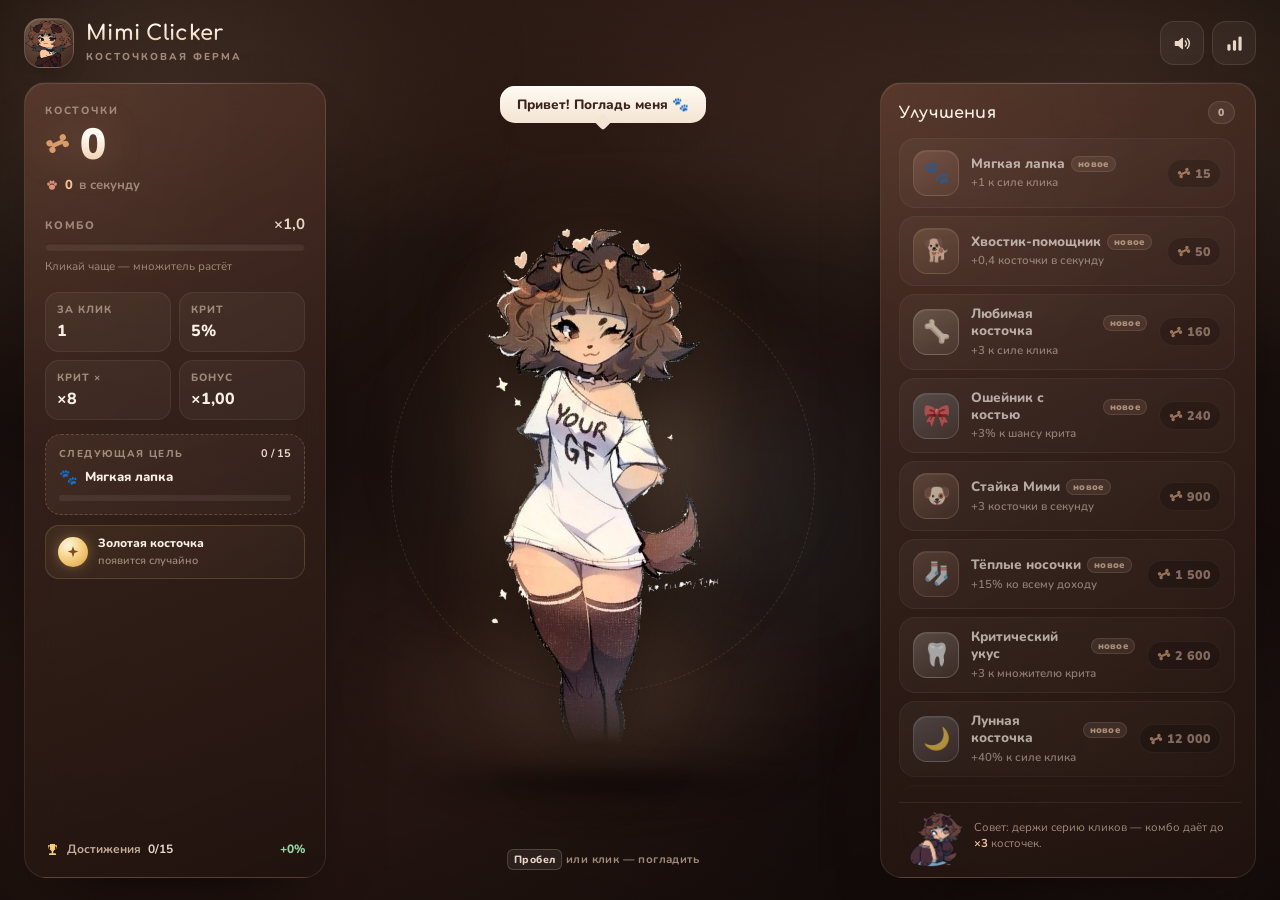
==== index.html @ 70f41875 "Add files via upload" ====
<!DOCTYPE html>
<html lang="ru">
<head>
<meta charset="utf-8">
<meta name="viewport" content="width=device-width, initial-scale=1, viewport-fit=cover">
<title>Mimi Clicker — косточковая ферма</title>
<meta name="description" content="Милый кликер про Мими: гладь её, собирай косточки и открывай улучшения.">
<meta name="theme-color" content="#1a100d">
<meta name="color-scheme" content="dark">
<link rel="icon" href="assets/favicon.png" type="image/png">
<link rel="preload" as="image" href="assets/mimi-hero.webp">
<link rel="stylesheet" href="fonts.css">
<link rel="stylesheet" href="style.css">
</head>
<body>

<div class="bg" aria-hidden="true">
  <span class="bg__blob bg__blob--1"></span>
  <span class="bg__blob bg__blob--2"></span>
  <span class="bg__blob bg__blob--3"></span>
  <span class="bg__vignette"></span>
  <span class="bg__grain"></span>
</div>

<svg class="sprite" aria-hidden="true" focusable="false" width="0" height="0">
  <symbol id="i-bone" viewBox="0 0 24 24">
    <g transform="rotate(-24 12 12)" fill="currentColor">
      <rect x="5.6" y="10" width="12.8" height="4" rx="2"/>
      <circle cx="5.1" cy="8.6" r="3"/><circle cx="5.1" cy="15.4" r="3"/>
      <circle cx="18.9" cy="8.6" r="3"/><circle cx="18.9" cy="15.4" r="3"/>
    </g>
  </symbol>
  <symbol id="i-paw" viewBox="0 0 24 24">
    <g fill="currentColor">
      <ellipse cx="12" cy="15.6" rx="5.3" ry="4.4"/>
      <ellipse cx="6.1" cy="10.6" rx="2.25" ry="2.9" transform="rotate(-20 6.1 10.6)"/>
      <ellipse cx="9.9" cy="7.2" rx="2.15" ry="2.9" transform="rotate(-8 9.9 7.2)"/>
      <ellipse cx="14.1" cy="7.2" rx="2.15" ry="2.9" transform="rotate(8 14.1 7.2)"/>
      <ellipse cx="17.9" cy="10.6" rx="2.25" ry="2.9" transform="rotate(20 17.9 10.6)"/>
    </g>
  </symbol>
  <symbol id="i-heart" viewBox="0 0 24 24">
    <path fill="currentColor" d="M12 21s-7.2-4.6-9.3-8.6A5.4 5.4 0 0 1 12 6.4a5.4 5.4 0 0 1 9.3 6C19.2 16.4 12 21 12 21Z"/>
  </symbol>
  <symbol id="i-spark" viewBox="0 0 24 24">
    <path fill="currentColor" d="M12 2.2 14.3 9l6.8 2.3-6.8 2.3L12 21.4l-2.3-7.8L2.9 11.3 9.7 9 12 2.2Z"/>
  </symbol>
  <symbol id="i-volume" viewBox="0 0 24 24">
    <path fill="currentColor" d="M11.2 4.9 6.8 8.7H3.6c-.8 0-1.4.6-1.4 1.4v3.8c0 .8.6 1.4 1.4 1.4h3.2l4.4 3.8c.6.5 1.4.1 1.4-.7V5.6c0-.8-.8-1.2-1.4-.7Z"/>
    <path fill="none" stroke="currentColor" stroke-width="1.8" stroke-linecap="round" d="M15.6 8.7a4.7 4.7 0 0 1 0 6.6M18.2 6.1a8.4 8.4 0 0 1 0 11.8"/>
  </symbol>
  <symbol id="i-muted" viewBox="0 0 24 24">
    <path fill="currentColor" d="M11.2 4.9 6.8 8.7H3.6c-.8 0-1.4.6-1.4 1.4v3.8c0 .8.6 1.4 1.4 1.4h3.2l4.4 3.8c.6.5 1.4.1 1.4-.7V5.6c0-.8-.8-1.2-1.4-.7Z"/>
    <path fill="none" stroke="currentColor" stroke-width="1.8" stroke-linecap="round" d="m16.2 9.4 4.6 5.2M20.8 9.4l-4.6 5.2"/>
  </symbol>
  <symbol id="i-chart" viewBox="0 0 24 24">
    <g fill="currentColor">
      <rect x="3" y="13" width="4" height="8" rx="1.6"/><rect x="10" y="8" width="4" height="13" rx="1.6"/><rect x="17" y="3" width="4" height="18" rx="1.6"/>
    </g>
  </symbol>
  <symbol id="i-trophy" viewBox="0 0 24 24">
    <path fill="currentColor" d="M8 3h8v2.2h3.2v2.4c0 2.6-1.9 4.7-4.4 5.1a5.6 5.6 0 0 1-1.6 2.4V18h3.4c.6 0 1 .4 1 1v1.6H6.4V19c0-.6.4-1 1-1H10.8v-2.9a5.6 5.6 0 0 1-1.7-2.4C6.7 12.3 4.8 10.2 4.8 7.6V5.2H8V3Zm8 4.2v4.7c1.3-.4 2.2-1.6 2.2-3V7.2H16ZM8 7.2H5.8v1.7c0 1.4.9 2.6 2.2 3V7.2Z"/>
  </symbol>
  <symbol id="i-close" viewBox="0 0 24 24">
    <path fill="none" stroke="currentColor" stroke-width="2" stroke-linecap="round" d="M6 6l12 12M18 6 6 18"/>
  </symbol>
  <symbol id="i-bolt" viewBox="0 0 24 24">
    <path fill="currentColor" d="M13.6 2 5 13.4h5.2L9.4 22 19 10.2h-5.6L13.6 2Z"/>
  </symbol>
  <symbol id="i-moon" viewBox="0 0 24 24">
    <path fill="currentColor" d="M20.5 14.7A8.6 8.6 0 0 1 9.3 3.5a8.8 8.8 0 1 0 11.2 11.2Z"/>
  </symbol>
</svg>

<div class="app">

  <header class="topbar">
    <div class="brand">
      <span class="brand__badge">
        <img src="assets/mimi-bust.webp" alt="" width="96" height="96" decoding="async">
      </span>
      <div class="brand__text">
        <h1>Mimi Clicker</h1>
        <p>косточковая ферма</p>
      </div>
    </div>

    <div class="topbar__actions">
      <button class="icon-btn" id="btn-sound" type="button" aria-pressed="true" aria-label="Звук: включён" title="Звук">
        <svg class="icon" id="icon-sound"><use href="#i-volume"/></svg>
      </button>
      <button class="icon-btn" id="btn-stats" type="button" aria-label="Статистика и достижения" title="Статистика">
        <svg class="icon"><use href="#i-chart"/></svg>
      </button>
    </div>
  </header>

  <main class="layout">

    <section class="panel stats" aria-label="Статистика">
      <div class="score">
        <span class="score__label">Косточки</span>
        <div class="score__value">
          <svg class="icon score__icon"><use href="#i-bone"/></svg>
          <span id="score" aria-live="off">0</span>
        </div>
        <div class="score__rate">
          <svg class="icon"><use href="#i-paw"/></svg>
          <span id="rate">0</span><span class="score__rate-unit">в секунду</span>
        </div>
      </div>

      <div class="combo" id="combo-box">
        <div class="combo__head">
          <span>Комбо</span>
          <b id="combo-mult">x1,0</b>
        </div>
        <div class="combo__bar"><i id="combo-fill"></i></div>
        <p class="combo__hint">Кликай чаще — множитель растёт</p>
      </div>

      <div class="minis">
        <div class="mini"><span>За клик</span><b id="per-click">1</b></div>
        <div class="mini"><span>Крит</span><b id="crit-chance">5%</b></div>
        <div class="mini"><span>Крит ×</span><b id="crit-mult">8</b></div>
        <div class="mini"><span>Бонус</span><b id="multiplier">x1</b></div>
      </div>

      <div class="goal" id="goal">
        <div class="goal__head">
          <span>Следующая цель</span>
          <b id="goal-progress">0 / 15</b>
        </div>
        <div class="goal__name">
          <span class="goal__icon" id="goal-icon" aria-hidden="true">🐾</span>
          <span id="goal-name">Мягкая лапка</span>
        </div>
        <div class="goal__bar"><i id="goal-fill"></i></div>
      </div>

      <div class="bonus-note" id="bonus-note">
        <span class="bonus-note__orb" aria-hidden="true">
          <svg class="icon"><use href="#i-spark"/></svg>
        </span>
        <div class="bonus-note__text">
          <b>Золотая косточка</b>
          <span id="bonus-state">появится случайно</span>
        </div>
      </div>

      <div class="frenzy" id="frenzy" hidden>
        <svg class="icon"><use href="#i-bolt"/></svg>
        <span>Безумие ×7</span>
        <b id="frenzy-time">15с</b>
      </div>

      <div class="ach-progress">
        <svg class="icon"><use href="#i-trophy"/></svg>
        <span>Достижения</span>
        <b id="ach-count">0/15</b>
        <em id="ach-bonus">+0%</em>
      </div>
    </section>

    <section class="stage" id="stage" aria-label="Мими">
      <div class="deco" aria-hidden="true">
        <svg class="deco__item" style="--x:9%;--dur:22s;--delay:-3s;--size:20px"><use href="#i-heart"/></svg>
        <svg class="deco__item" style="--x:21%;--dur:27s;--delay:-14s;--size:14px"><use href="#i-bone"/></svg>
        <svg class="deco__item" style="--x:78%;--dur:24s;--delay:-7s;--size:17px"><use href="#i-paw"/></svg>
        <svg class="deco__item" style="--x:90%;--dur:30s;--delay:-19s;--size:22px"><use href="#i-heart"/></svg>
        <svg class="deco__item" style="--x:15%;--dur:34s;--delay:-24s;--size:12px"><use href="#i-spark"/></svg>
        <svg class="deco__item" style="--x:86%;--dur:20s;--delay:-10s;--size:13px"><use href="#i-spark"/></svg>
      </div>
      <div class="stage__halo" aria-hidden="true"></div>
      <div class="stage__orbit" aria-hidden="true"></div>
      <div class="stage__floor" aria-hidden="true"></div>

      <button class="mimi" id="mimi-btn" type="button" aria-label="Погладить Мими и получить косточку">
        <span class="mimi__bob">
          <img class="mimi__img" id="mimi-img" src="assets/mimi-hero.webp" width="458" height="1000"
               alt="Мими — милая собачка-девочка с шоколадными волосами в белой футболке" draggable="false">
        </span>
      </button>

      <p class="speech" id="speech" role="status" aria-live="polite"></p>

      <button class="golden" id="golden" type="button" hidden aria-label="Поймать золотую косточку">
        <svg class="icon"><use href="#i-bone"/></svg>
      </button>

      <div class="fx" id="fx" aria-hidden="true"></div>

      <p class="stage__hint">
        <span class="hint--desktop"><kbd>Пробел</kbd> или клик — погладить</span>
        <span class="hint--touch">Тапни по Мими, чтобы погладить</span>
      </p>
    </section>

    <section class="panel shop" aria-label="Магазин улучшений">
      <div class="shop__head">
        <h2>Улучшения</h2>
        <span class="shop__badge" id="shop-badge">12</span>
      </div>
      <div class="shop__list" id="shop-list"></div>
      <div class="shop__tip">
        <img src="assets/mimi-chibi.webp" alt="" width="64" height="65" loading="lazy" decoding="async">
        <p>Совет: держи серию кликов — комбо даёт до <b>×3</b> косточек.</p>
      </div>
    </section>

  </main>
</div>

<div class="modal" id="modal" hidden>
  <div class="modal__backdrop" data-close></div>
  <div class="modal__card" role="dialog" aria-modal="true" aria-labelledby="modal-title" tabindex="-1">
    <header class="modal__head">
      <h2 id="modal-title">Дневник Мими</h2>
      <button class="icon-btn" type="button" data-close aria-label="Закрыть">
        <svg class="icon"><use href="#i-close"/></svg>
      </button>
    </header>
    <div class="modal__body" id="modal-body"></div>
    <footer class="modal__actions">
      <p>Каждое достижение даёт <b>+2%</b> к доходу.<br>Прогресс сохраняется автоматически.</p>
      <button class="btn btn--danger" type="button" id="reset-btn">Сбросить прогресс</button>
    </footer>
  </div>
</div>

<div class="toasts" id="toasts" role="status" aria-live="polite"></div>

<noscript>
  <p class="noscript">Для игры нужен JavaScript — включи его, пожалуйста 🐾</p>
</noscript>

<script src="game.js"></script>
</body>
</html>
---- fonts.css ----
/* Local copy of Google Fonts (Nunito, Comfortaa) — works offline. */
@font-face{font-family:'Comfortaa';font-style:normal;font-weight:700;font-display:swap;src:url('fonts/comfortaa-700-cyrillic-ext.woff2') format('woff2');unicode-range:U+0460-052F, U+1C80-1C8A, U+20B4, U+2DE0-2DFF, U+A640-A69F, U+FE2E-FE2F}
@font-face{font-family:'Comfortaa';font-style:normal;font-weight:700;font-display:swap;src:url('fonts/comfortaa-700-cyrillic.woff2') format('woff2');unicode-range:U+0301, U+0400-045F, U+0490-0491, U+04B0-04B1, U+2116}
@font-face{font-family:'Comfortaa';font-style:normal;font-weight:700;font-display:swap;src:url('fonts/comfortaa-700-latin-ext.woff2') format('woff2');unicode-range:U+0100-02BA, U+02BD-02C5, U+02C7-02CC, U+02CE-02D7, U+02DD-02FF, U+0304, U+0308, U+0329, U+1D00-1DBF, U+1E00-1E9F, U+1EF2-1EFF, U+2020, U+20A0-20AB, U+20AD-20C4, U+2113, U+2C60-2C7F, U+A720-A7FF}
@font-face{font-family:'Comfortaa';font-style:normal;font-weight:700;font-display:swap;src:url('fonts/comfortaa-700-latin.woff2') format('woff2');unicode-range:U+0000-00FF, U+0131, U+0152-0153, U+02BB-02BC, U+02C6, U+02DA, U+02DC, U+0304, U+0308, U+0329, U+2000-206F, U+20AC, U+2122, U+2191, U+2193, U+2212, U+2215, U+FEFF, U+FFFD}
@font-face{font-family:'Nunito';font-style:normal;font-weight:400;font-display:swap;src:url('fonts/nunito-400-cyrillic-ext.woff2') format('woff2');unicode-range:U+0460-052F, U+1C80-1C8A, U+20B4, U+2DE0-2DFF, U+A640-A69F, U+FE2E-FE2F}
@font-face{font-family:'Nunito';font-style:normal;font-weight:400;font-display:swap;src:url('fonts/nunito-400-cyrillic.woff2') format('woff2');unicode-range:U+0301, U+0400-045F, U+0490-0491, U+04B0-04B1, U+2116}
@font-face{font-family:'Nunito';font-style:normal;font-weight:400;font-display:swap;src:url('fonts/nunito-400-latin-ext.woff2') format('woff2');unicode-range:U+0100-02BA, U+02BD-02C5, U+02C7-02CC, U+02CE-02D7, U+02DD-02FF, U+0304, U+0308, U+0329, U+1D00-1DBF, U+1E00-1E9F, U+1EF2-1EFF, U+2020, U+20A0-20AB, U+20AD-20C4, U+2113, U+2C60-2C7F, U+A720-A7FF}
@font-face{font-family:'Nunito';font-style:normal;font-weight:400;font-display:swap;src:url('fonts/nunito-400-latin.woff2') format('woff2');unicode-range:U+0000-00FF, U+0131, U+0152-0153, U+02BB-02BC, U+02C6, U+02DA, U+02DC, U+0304, U+0308, U+0329, U+2000-206F, U+20AC, U+2122, U+2191, U+2193, U+2212, U+2215, U+FEFF, U+FFFD}
@font-face{font-family:'Nunito';font-style:normal;font-weight:600;font-display:swap;src:url('fonts/nunito-600-cyrillic-ext.woff2') format('woff2');unicode-range:U+0460-052F, U+1C80-1C8A, U+20B4, U+2DE0-2DFF, U+A640-A69F, U+FE2E-FE2F}
@font-face{font-family:'Nunito';font-style:normal;font-weight:600;font-display:swap;src:url('fonts/nunito-600-cyrillic.woff2') format('woff2');unicode-range:U+0301, U+0400-045F, U+0490-0491, U+04B0-04B1, U+2116}
@font-face{font-family:'Nunito';font-style:normal;font-weight:600;font-display:swap;src:url('fonts/nunito-600-latin-ext.woff2') format('woff2');unicode-range:U+0100-02BA, U+02BD-02C5, U+02C7-02CC, U+02CE-02D7, U+02DD-02FF, U+0304, U+0308, U+0329, U+1D00-1DBF, U+1E00-1E9F, U+1EF2-1EFF, U+2020, U+20A0-20AB, U+20AD-20C4, U+2113, U+2C60-2C7F, U+A720-A7FF}
@font-face{font-family:'Nunito';font-style:normal;font-weight:600;font-display:swap;src:url('fonts/nunito-600-latin.woff2') format('woff2');unicode-range:U+0000-00FF, U+0131, U+0152-0153, U+02BB-02BC, U+02C6, U+02DA, U+02DC, U+0304, U+0308, U+0329, U+2000-206F, U+20AC, U+2122, U+2191, U+2193, U+2212, U+2215, U+FEFF, U+FFFD}
@font-face{font-family:'Nunito';font-style:normal;font-weight:700;font-display:swap;src:url('fonts/nunito-700-cyrillic-ext.woff2') format('woff2');unicode-range:U+0460-052F, U+1C80-1C8A, U+20B4, U+2DE0-2DFF, U+A640-A69F, U+FE2E-FE2F}
@font-face{font-family:'Nunito';font-style:normal;font-weight:700;font-display:swap;src:url('fonts/nunito-700-cyrillic.woff2') format('woff2');unicode-range:U+0301, U+0400-045F, U+0490-0491, U+04B0-04B1, U+2116}
@font-face{font-family:'Nunito';font-style:normal;font-weight:700;font-display:swap;src:url('fonts/nunito-700-latin-ext.woff2') format('woff2');unicode-range:U+0100-02BA, U+02BD-02C5, U+02C7-02CC, U+02CE-02D7, U+02DD-02FF, U+0304, U+0308, U+0329, U+1D00-1DBF, U+1E00-1E9F, U+1EF2-1EFF, U+2020, U+20A0-20AB, U+20AD-20C4, U+2113, U+2C60-2C7F, U+A720-A7FF}
@font-face{font-family:'Nunito';font-style:normal;font-weight:700;font-display:swap;src:url('fonts/nunito-700-latin.woff2') format('woff2');unicode-range:U+0000-00FF, U+0131, U+0152-0153, U+02BB-02BC, U+02C6, U+02DA, U+02DC, U+0304, U+0308, U+0329, U+2000-206F, U+20AC, U+2122, U+2191, U+2193, U+2212, U+2215, U+FEFF, U+FFFD}
@font-face{font-family:'Nunito';font-style:normal;font-weight:800;font-display:swap;src:url('fonts/nunito-800-cyrillic-ext.woff2') format('woff2');unicode-range:U+0460-052F, U+1C80-1C8A, U+20B4, U+2DE0-2DFF, U+A640-A69F, U+FE2E-FE2F}
@font-face{font-family:'Nunito';font-style:normal;font-weight:800;font-display:swap;src:url('fonts/nunito-800-cyrillic.woff2') format('woff2');unicode-range:U+0301, U+0400-045F, U+0490-0491, U+04B0-04B1, U+2116}
@font-face{font-family:'Nunito';font-style:normal;font-weight:800;font-display:swap;src:url('fonts/nunito-800-latin-ext.woff2') format('woff2');unicode-range:U+0100-02BA, U+02BD-02C5, U+02C7-02CC, U+02CE-02D7, U+02DD-02FF, U+0304, U+0308, U+0329, U+1D00-1DBF, U+1E00-1E9F, U+1EF2-1EFF, U+2020, U+20A0-20AB, U+20AD-20C4, U+2113, U+2C60-2C7F, U+A720-A7FF}
@font-face{font-family:'Nunito';font-style:normal;font-weight:800;font-display:swap;src:url('fonts/nunito-800-latin.woff2') format('woff2');unicode-range:U+0000-00FF, U+0131, U+0152-0153, U+02BB-02BC, U+02C6, U+02DA, U+02DC, U+0304, U+0308, U+0329, U+2000-206F, U+20AC, U+2122, U+2191, U+2193, U+2212, U+2215, U+FEFF, U+FFFD}
@font-face{font-family:'Nunito';font-style:normal;font-weight:900;font-display:swap;src:url('fonts/nunito-900-cyrillic-ext.woff2') format('woff2');unicode-range:U+0460-052F, U+1C80-1C8A, U+20B4, U+2DE0-2DFF, U+A640-A69F, U+FE2E-FE2F}
@font-face{font-family:'Nunito';font-style:normal;font-weight:900;font-display:swap;src:url('fonts/nunito-900-cyrillic.woff2') format('woff2');unicode-range:U+0301, U+0400-045F, U+0490-0491, U+04B0-04B1, U+2116}
@font-face{font-family:'Nunito';font-style:normal;font-weight:900;font-display:swap;src:url('fonts/nunito-900-latin-ext.woff2') format('woff2');unicode-range:U+0100-02BA, U+02BD-02C5, U+02C7-02CC, U+02CE-02D7, U+02DD-02FF, U+0304, U+0308, U+0329, U+1D00-1DBF, U+1E00-1E9F, U+1EF2-1EFF, U+2020, U+20A0-20AB, U+20AD-20C4, U+2113, U+2C60-2C7F, U+A720-A7FF}
@font-face{font-family:'Nunito';font-style:normal;font-weight:900;font-display:swap;src:url('fonts/nunito-900-latin.woff2') format('woff2');unicode-range:U+0000-00FF, U+0131, U+0152-0153, U+02BB-02BC, U+02C6, U+02DA, U+02DC, U+0304, U+0308, U+0329, U+2000-206F, U+20AC, U+2122, U+2191, U+2193, U+2212, U+2215, U+FEFF, U+FFFD}
---- style.css ----
/* ============================================================
   Mimi Clicker — chocolate & caramel UI
   ============================================================ */

:root {
  --bg: #160e0c;
  --bg-2: #1d1210;
  --choc-900: #2a1814;
  --choc-800: #33201b;
  --choc-700: #4a2f27;
  --line: rgba(248, 236, 224, .10);
  --line-strong: rgba(248, 236, 224, .18);
  --cream: #f8efe4;
  --cream-2: #e9d8c8;
  --dim: #c4ac9c;
  --dim-2: #a08a7c;
  --caramel: #d99a6c;
  --caramel-hi: #f2c49a;
  --rose: #e0917c;
  --bone: #f7eddd;
  --blue: #aacbe0;
  --gold: #f5cd7a;
  --good: #9ad4a9;
  --radius: 22px;
  --shadow: 0 30px 60px -40px #000;
  --font-display: 'Comfortaa', 'Nunito', 'Segoe UI', system-ui, sans-serif;
  --font-body: 'Nunito', 'Segoe UI', system-ui, sans-serif;
  --ease-pop: cubic-bezier(.2, 1.3, .4, 1);
}

*,
*::before,
*::after { box-sizing: border-box; }

html, body { margin: 0; padding: 0; overflow-x: clip; }
html { -webkit-text-size-adjust: 100%; }

body {
  min-height: 100vh;
  min-height: 100dvh;
  font-family: var(--font-body);
  font-size: 15px;
  color: var(--cream);
  background: var(--bg);
  overflow: hidden;
  overflow-x: clip;
  -webkit-font-smoothing: antialiased;
  text-rendering: optimizeLegibility;
}

[hidden] { display: none !important; }

button { font: inherit; color: inherit; }

:focus-visible {
  outline: 2px solid var(--caramel-hi);
  outline-offset: 3px;
}

.icon {
  width: 1em;
  height: 1em;
  fill: currentColor;
  flex: none;
  display: block;
}

.sprite { position: absolute; }

/* ---------------- background ---------------- */

.bg {
  position: fixed;
  inset: 0;
  z-index: 0;
  overflow: hidden;
  pointer-events: none;
  background:
    radial-gradient(110% 80% at 50% -18%, #4a2c22 0%, transparent 58%),
    radial-gradient(70% 60% at 88% 6%, rgba(242, 196, 154, .2) 0%, transparent 62%),
    radial-gradient(90% 85% at 8% 102%, rgba(133, 74, 58, .36) 0%, transparent 64%),
    linear-gradient(180deg, #22140f 0%, #170e0c 58%, #1a100d 100%);
}

.bg__blob {
  position: absolute;
  border-radius: 50%;
  filter: blur(74px);
  opacity: .55;
  will-change: transform;
}

.bg__blob--1 {
  width: 46vw; height: 46vw;
  top: -14vw; left: -10vw;
  background: radial-gradient(circle at 40% 40%, rgba(242, 196, 154, .5), transparent 68%);
  animation: drift1 26s ease-in-out infinite;
}

.bg__blob--2 {
  width: 38vw; height: 38vw;
  bottom: -12vw; right: -8vw;
  background: radial-gradient(circle at 50% 50%, rgba(224, 145, 124, .42), transparent 68%);
  animation: drift2 32s ease-in-out infinite;
}

.bg__blob--3 {
  width: 32vw; height: 32vw;
  top: 34%; left: 44%;
  background: radial-gradient(circle at 50% 50%, rgba(170, 203, 224, .2), transparent 68%);
  animation: drift3 38s ease-in-out infinite;
}

.bg__vignette {
  position: absolute;
  inset: 0;
  background: radial-gradient(90% 70% at 50% 45%, transparent 40%, rgba(8, 4, 3, .68) 100%);
}

.bg__grain {
  position: absolute;
  inset: 0;
  opacity: .055;
  mix-blend-mode: overlay;
  background-image: url("data:image/svg+xml,%3Csvg xmlns='http://www.w3.org/2000/svg' width='160' height='160'%3E%3Cfilter id='n'%3E%3CfeTurbulence type='fractalNoise' baseFrequency='.85' numOctaves='3' stitchTiles='stitch'/%3E%3C/filter%3E%3Crect width='160' height='160' filter='url(%23n)'/%3E%3C/svg%3E");
}

@keyframes drift1 {
  0%, 100% { transform: translate3d(0, 0, 0) scale(1); }
  50% { transform: translate3d(4vw, 5vh, 0) scale(1.08); }
}
@keyframes drift2 {
  0%, 100% { transform: translate3d(0, 0, 0) scale(1.05); }
  50% { transform: translate3d(-5vw, -4vh, 0) scale(.95); }
}
@keyframes drift3 {
  0%, 100% { transform: translate3d(0, 0, 0); }
  50% { transform: translate3d(-6vw, 6vh, 0); }
}

/* ---------------- shell ---------------- */

.app {
  position: relative;
  z-index: 1;
  height: 100vh;
  height: 100dvh;
  display: flex;
  flex-direction: column;
  min-height: 0;
}

.topbar {
  display: flex;
  align-items: center;
  justify-content: space-between;
  gap: 16px;
  padding: 18px 24px 14px;
}

.brand { display: flex; align-items: center; gap: 12px; min-width: 0; }

.brand__badge {
  width: 50px;
  height: 50px;
  border-radius: 17px;
  display: grid;
  place-items: center;
  overflow: hidden;
  background: radial-gradient(circle at 30% 20%, rgba(242, 196, 154, .35), rgba(60, 36, 29, .9));
  border: 1px solid var(--line-strong);
  box-shadow: inset 0 1px 0 rgba(255, 255, 255, .12), 0 10px 24px -16px #000;
}

.brand__badge img {
  width: 100%;
  height: 100%;
  object-fit: contain;
  transform: scale(1.04) translateY(2px);
}

.brand__text { min-width: 0; }

.brand__text h1 {
  margin: 0;
  font-family: var(--font-display);
  font-size: 21px;
  line-height: 1.1;
  letter-spacing: .3px;
  background: linear-gradient(180deg, #fff8ee 20%, #e7bf9c 100%);
  -webkit-background-clip: text;
  background-clip: text;
  color: transparent;
}

.brand__text p {
  margin: 4px 0 0;
  font-size: 10px;
  font-weight: 800;
  letter-spacing: 2px;
  text-transform: uppercase;
  color: var(--dim-2);
}

.topbar__actions { display: flex; gap: 8px; }

.icon-btn {
  width: 44px;
  height: 44px;
  display: grid;
  place-items: center;
  border-radius: 14px;
  border: 1px solid var(--line);
  background: rgba(248, 236, 224, .055);
  color: var(--cream-2);
  font-size: 19px;
  cursor: pointer;
  transition: transform .18s var(--ease-pop), background .2s, color .2s, border-color .2s;
}

.icon-btn:hover {
  transform: translateY(-2px);
  background: rgba(248, 236, 224, .1);
  color: var(--cream);
  border-color: var(--line-strong);
}

.icon-btn:active { transform: translateY(0) scale(.96); }

.icon-btn.is-off { color: var(--dim-2); }

/* ---------------- layout ---------------- */

.layout {
  flex: 1;
  min-height: 0;
  display: grid;
  gap: 18px;
  grid-template-columns: 302px minmax(0, 1fr) 376px;
  grid-template-areas: "stats stage shop";
  padding: 0 24px 22px;
}

.stats { grid-area: stats; }
.stage { grid-area: stage; }
.shop { grid-area: shop; }

.panel {
  position: relative;
  border-radius: var(--radius);
  border: 1px solid var(--line);
  background:
    linear-gradient(158deg, rgba(93, 59, 48, .6), rgba(32, 19, 15, .9)),
    radial-gradient(120% 80% at 0% 0%, rgba(217, 154, 108, .16), transparent 60%);
  box-shadow: inset 0 1px 0 rgba(255, 255, 255, .07), 0 34px 70px -42px #000;
  backdrop-filter: blur(16px) saturate(1.12);
  -webkit-backdrop-filter: blur(16px) saturate(1.12);
}

.panel::before {
  content: "";
  position: absolute;
  inset: 0 0 auto;
  height: 1px;
  border-radius: var(--radius);
  background: linear-gradient(90deg, transparent, rgba(255, 255, 255, .16), transparent);
  pointer-events: none;
}

/* ---------------- stats panel ---------------- */

.stats {
  padding: 20px;
  display: flex;
  flex-direction: column;
  gap: 0;
  min-height: 0;
  overflow: auto;
  scrollbar-width: none;
}

.stats::-webkit-scrollbar { display: none; }

.score__label {
  display: block;
  font-size: 10.5px;
  font-weight: 800;
  letter-spacing: 1.8px;
  text-transform: uppercase;
  color: var(--dim-2);
}

.score__value {
  display: flex;
  align-items: center;
  gap: 10px;
  margin-top: 4px;
  font-size: clamp(32px, 3.4vw, 44px);
  font-weight: 900;
  line-height: 1.05;
  letter-spacing: -.6px;
  font-variant-numeric: tabular-nums;
  background: linear-gradient(180deg, #fffaf2 30%, #ecc49f 100%);
  -webkit-background-clip: text;
  background-clip: text;
  color: transparent;
  filter: drop-shadow(0 2px 18px rgba(242, 196, 154, .25));
}

.score__icon {
  width: .58em;
  height: .58em;
  color: var(--caramel);
  background: none;
  flex: none;
  margin-top: -2px;
}

.score__rate {
  display: flex;
  align-items: center;
  gap: 6px;
  margin-top: 8px;
  font-size: 13px;
  font-weight: 800;
  color: var(--caramel-hi);
}

.score__rate .icon { width: 14px; height: 14px; color: var(--rose); }

.score__rate-unit { color: var(--dim-2); font-weight: 700; }

.combo { margin-top: 20px; }

.combo__head {
  display: flex;
  align-items: baseline;
  justify-content: space-between;
  font-size: 11px;
  font-weight: 800;
  letter-spacing: 1.4px;
  text-transform: uppercase;
  color: var(--dim-2);
}

.combo__head b {
  font-size: 15px;
  letter-spacing: 0;
  text-transform: none;
  color: var(--cream-2);
  font-variant-numeric: tabular-nums;
  transition: color .2s;
}

.combo__bar {
  position: relative;
  height: 8px;
  margin-top: 9px;
  border-radius: 99px;
  background: rgba(248, 236, 224, .07);
  overflow: hidden;
  box-shadow: inset 0 1px 2px rgba(0, 0, 0, .4);
}

.combo__bar i {
  position: absolute;
  inset: 0 auto 0 0;
  width: 0%;
  border-radius: 99px;
  background: linear-gradient(90deg, var(--caramel), var(--rose) 55%, var(--gold));
  box-shadow: 0 0 14px rgba(242, 196, 154, .5);
  transition: width .1s linear;
}

.combo__hint {
  margin: 8px 0 0;
  font-size: 11.5px;
  line-height: 1.35;
  color: var(--dim-2);
}

.combo.is-hot .combo__head b { color: var(--gold); }
.combo.is-hot .combo__bar i { box-shadow: 0 0 20px rgba(245, 205, 122, .8); }

.minis {
  display: grid;
  grid-template-columns: 1fr 1fr;
  gap: 8px;
  margin-top: 18px;
}

.mini {
  padding: 9px 11px;
  border-radius: 14px;
  border: 1px solid rgba(248, 236, 224, .07);
  background: rgba(248, 236, 224, .045);
}

.mini span {
  display: block;
  font-size: 10.5px;
  font-weight: 800;
  letter-spacing: 1px;
  text-transform: uppercase;
  color: var(--dim-2);
}

.mini b {
  display: block;
  margin-top: 3px;
  font-size: 16px;
  font-weight: 800;
  font-variant-numeric: tabular-nums;
  color: var(--cream);
}

.goal {
  margin-top: 14px;
  padding: 11px 13px 13px;
  border-radius: 16px;
  border: 1px dashed rgba(242, 196, 154, .22);
  background: linear-gradient(150deg, rgba(242, 196, 154, .08), rgba(248, 236, 224, .02));
  transition: border-color .3s, background .3s, box-shadow .3s;
}

.goal__head {
  display: flex;
  align-items: baseline;
  justify-content: space-between;
  gap: 8px;
  font-size: 10px;
  font-weight: 800;
  letter-spacing: 1.4px;
  text-transform: uppercase;
  color: var(--dim-2);
}

.goal__head b {
  font-size: 11px;
  letter-spacing: 0;
  text-transform: none;
  color: var(--cream-2);
  font-variant-numeric: tabular-nums;
}

.goal__name {
  display: flex;
  align-items: center;
  gap: 7px;
  margin-top: 7px;
  font-size: 13px;
  font-weight: 800;
  color: var(--cream);
  white-space: nowrap;
  overflow: hidden;
  text-overflow: ellipsis;
}

.goal__icon { font-size: 15px; line-height: 1; }

.goal__bar {
  position: relative;
  height: 6px;
  margin-top: 9px;
  border-radius: 99px;
  background: rgba(248, 236, 224, .07);
  overflow: hidden;
}

.goal__bar i {
  position: absolute;
  inset: 0 auto 0 0;
  width: 0%;
  border-radius: 99px;
  background: linear-gradient(90deg, var(--caramel), var(--gold));
  transition: width .18s linear;
}

.goal.is-ready {
  border-color: rgba(154, 212, 169, .5);
  border-style: solid;
  background: linear-gradient(150deg, rgba(154, 212, 169, .14), rgba(248, 236, 224, .02));
  box-shadow: 0 0 0 1px rgba(154, 212, 169, .12), 0 0 22px -6px rgba(154, 212, 169, .35);
}

.goal.is-ready .goal__bar i { background: linear-gradient(90deg, #8fd0a1, #c9e9c3); }
.goal.is-ready .goal__head b { color: #b6e6bd; }

.bonus-note {
  display: flex;
  align-items: center;
  gap: 10px;
  margin-top: 10px;
  padding: 10px 12px;
  border-radius: 14px;
  border: 1px solid rgba(245, 205, 122, .16);
  background: linear-gradient(150deg, rgba(245, 205, 122, .08), rgba(248, 236, 224, .02));
  transition: border-color .3s, box-shadow .3s;
}

.bonus-note__orb {
  width: 30px;
  height: 30px;
  flex: none;
  display: grid;
  place-items: center;
  border-radius: 50%;
  color: #7c4c1e;
  font-size: 14px;
  background: radial-gradient(circle at 34% 28%, #fff6dd, #f5cd7a 50%, #d99a4a 100%);
  box-shadow: 0 0 14px -2px rgba(245, 205, 122, .5);
}

.bonus-note__text b {
  display: block;
  font-size: 12px;
  font-weight: 800;
  color: var(--cream);
  line-height: 1.2;
}

.bonus-note__text span {
  display: block;
  margin-top: 2px;
  font-size: 11px;
  font-weight: 600;
  color: var(--dim-2);
}

.bonus-note.is-live {
  border-color: rgba(245, 205, 122, .5);
  box-shadow: 0 0 26px -8px rgba(245, 205, 122, .55);
}

.bonus-note.is-live .bonus-note__orb { animation: orbPulse 1.4s ease-in-out infinite; }
.bonus-note.is-live .bonus-note__text span { color: var(--gold); }

@keyframes orbPulse {
  0%, 100% { transform: scale(1); }
  50% { transform: scale(1.12); }
}

.frenzy {
  display: flex;
  align-items: center;
  gap: 8px;
  margin-top: 14px;
  padding: 10px 13px;
  border-radius: 14px;
  border: 1px solid rgba(245, 205, 122, .45);
  background: linear-gradient(120deg, rgba(245, 205, 122, .24), rgba(217, 154, 108, .16));
  color: #ffe9bd;
  font-size: 12.5px;
  font-weight: 800;
  animation: frenzyPulse 1.1s ease-in-out infinite;
}

.frenzy .icon { width: 15px; height: 15px; color: var(--gold); }
.frenzy b { margin-left: auto; font-variant-numeric: tabular-nums; }

@keyframes frenzyPulse {
  0%, 100% { box-shadow: 0 0 0 0 rgba(245, 205, 122, .35); }
  50% { box-shadow: 0 0 22px 3px rgba(245, 205, 122, .28); }
}

.ach-progress {
  display: flex;
  align-items: center;
  gap: 7px;
  margin-top: auto;
  padding-top: 18px;
  font-size: 12px;
  font-weight: 700;
  color: var(--dim);
}

.ach-progress .icon { width: 15px; height: 15px; color: var(--gold); }
.ach-progress b { color: var(--cream-2); font-variant-numeric: tabular-nums; }
.ach-progress em {
  margin-left: auto;
  font-style: normal;
  font-weight: 800;
  color: var(--good);
  font-variant-numeric: tabular-nums;
}

/* ---------------- stage ---------------- */

.stage {
  position: relative;
  display: grid;
  place-items: center;
  min-height: 0;
  padding: 46px 16px 34px;
  isolation: isolate;
}

.stage::before {
  content: "";
  position: absolute;
  width: min(520px, 94%);
  height: 210px;
  bottom: 10%;
  border-radius: 50%;
  background: radial-gradient(ellipse at 50% 50%, rgba(242, 196, 154, .17), rgba(224, 145, 124, .05) 50%, transparent 72%);
  filter: blur(32px);
  pointer-events: none;
  z-index: 0;
}

.stage__halo {
  position: absolute;
  width: min(700px, 100%);
  aspect-ratio: 1;
  border-radius: 50%;
  background: radial-gradient(circle at 50% 45%, rgba(242, 196, 154, .26), rgba(217, 154, 108, .05) 38%, transparent 58%);
  filter: blur(26px);
  animation: haloPulse 7s ease-in-out infinite;
  transition: opacity .6s;
  z-index: 0;
}

.deco {
  position: absolute;
  inset: 0;
  overflow: hidden;
  z-index: 0;
  pointer-events: none;
}

.deco__item {
  position: absolute;
  left: var(--x);
  bottom: -60px;
  width: var(--size);
  height: var(--size);
  color: rgba(242, 196, 154, .22);
  animation: rise var(--dur) linear infinite;
  animation-delay: var(--delay);
}

.deco__item:nth-child(2n) { color: rgba(224, 145, 124, .2); }

@keyframes rise {
  0% { transform: translateY(0) rotate(-8deg); opacity: 0; }
  12% { opacity: 1; }
  80% { opacity: .9; }
  100% { transform: translateY(-74vh) rotate(14deg); opacity: 0; }
}

.stage__orbit {
  position: absolute;
  width: min(560px, 82%);
  aspect-ratio: 1;
  border-radius: 50%;
  border: 1px dashed rgba(242, 196, 154, .13);
  animation: spin 54s linear infinite;
  z-index: 0;
}

.stage__orbit::after {
  content: "";
  position: absolute;
  top: -4px;
  left: 50%;
  width: 7px;
  height: 7px;
  margin-left: -3.5px;
  border-radius: 50%;
  background: var(--caramel-hi);
  box-shadow: 0 0 12px 2px rgba(242, 196, 154, .7);
}

.stage__floor {
  position: absolute;
  bottom: 9%;
  width: min(420px, 74%);
  height: 46px;
  border-radius: 50%;
  background: radial-gradient(ellipse at center, rgba(0, 0, 0, .62), transparent 70%);
  filter: blur(9px);
  z-index: 1;
}

@keyframes haloPulse {
  0%, 100% { transform: scale(1); opacity: .85; }
  50% { transform: scale(1.07); opacity: 1; }
}

@keyframes spin { to { transform: rotate(360deg); } }

.mimi {
  position: relative;
  z-index: 3;
  display: block;
  padding: 0;
  border: 0;
  background: none;
  cursor: pointer;
  touch-action: manipulation;
  -webkit-tap-highlight-color: transparent;
  border-radius: 34px;
  transition: filter .25s;
  filter: drop-shadow(0 26px 32px rgba(0, 0, 0, .55)) drop-shadow(0 0 40px rgba(217, 154, 108, .16));
}

.mimi:hover {
  filter: drop-shadow(0 30px 34px rgba(0, 0, 0, .55)) drop-shadow(0 0 52px rgba(242, 196, 154, .3));
}

.mimi__bob {
  display: block;
  transform-origin: 50% 100%;
  animation: bob 5.2s ease-in-out infinite;
  will-change: transform;
}

.mimi__img {
  display: block;
  height: clamp(300px, 58vh, 600px);
  width: auto;
  max-width: 100%;
  object-fit: contain;
  user-select: none;
  -webkit-user-drag: none;
  transform-origin: 50% 94%;
  will-change: transform;
  -webkit-mask-image: linear-gradient(180deg, #000 0 89%, transparent 99.5%);
  mask-image: linear-gradient(180deg, #000 0 89%, transparent 99.5%);
}

@keyframes bob {
  0%, 100% { transform: translateY(0) rotate(-.5deg); }
  50% { transform: translateY(-11px) rotate(.5deg); }
}

.stage.is-hot .stage__halo {
  background: radial-gradient(circle at 50% 45%, rgba(242, 196, 154, .38), rgba(224, 145, 124, .14) 45%, transparent 68%);
}

.stage.is-blazing .stage__halo {
  background: radial-gradient(circle at 50% 45%, rgba(245, 205, 122, .46), rgba(224, 145, 124, .2) 45%, transparent 70%);
}

.stage.is-blazing .stage__orbit { border-color: rgba(245, 205, 122, .4); }

.stage.is-frenzy .stage__halo {
  animation-duration: 1.6s;
  background: radial-gradient(circle at 50% 45%, rgba(245, 205, 122, .55), rgba(224, 145, 124, .22) 45%, transparent 70%);
}

.stage.is-shaking { animation: shake .3s cubic-bezier(.36, .07, .19, .97); }

@keyframes shake {
  10%, 90% { transform: translate3d(-2px, 0, 0); }
  20%, 80% { transform: translate3d(4px, 0, 0); }
  30%, 50%, 70% { transform: translate3d(-6px, 0, 0); }
  40%, 60% { transform: translate3d(6px, 0, 0); }
}

/* speech bubble */

.speech {
  position: absolute;
  top: 4px;
  left: 50%;
  z-index: 6;
  margin: 0;
  padding: 9px 17px;
  max-width: calc(100% - 40px);
  border-radius: 15px;
  background: linear-gradient(180deg, #fffaf1, #f4e4d3);
  color: #3b241f;
  font-size: 13.5px;
  font-weight: 800;
  text-align: center;
  box-shadow: 0 16px 30px -18px #000, 0 2px 0 rgba(255, 255, 255, .6) inset;
  opacity: 0;
  transform: translate(-50%, 8px) scale(.92);
  transition: opacity .22s, transform .34s var(--ease-pop);
  pointer-events: none;
}

.speech::after {
  content: "";
  position: absolute;
  left: 50%;
  bottom: -5px;
  width: 12px;
  height: 12px;
  margin-left: -6px;
  border-radius: 3px;
  background: #f4e4d3;
  transform: rotate(45deg);
}

.speech.is-on { opacity: 1; transform: translate(-50%, 0) scale(1); }

/* golden bone */

.golden {
  position: absolute;
  z-index: 7;
  width: 74px;
  height: 74px;
  display: grid;
  place-items: center;
  border: 0;
  border-radius: 50%;
  cursor: pointer;
  color: #7c4c1e;
  background: radial-gradient(circle at 34% 28%, #fff6dd, #f5cd7a 48%, #d99a4a 100%);
  box-shadow: 0 0 0 8px rgba(245, 205, 122, .16), 0 0 56px rgba(245, 205, 122, .68), 0 14px 26px -12px #000;
  animation: goldenFloat 3s ease-in-out infinite, goldenPop .42s var(--ease-pop);
  -webkit-tap-highlight-color: transparent;
  translate: -50% -50%;
}

.golden .icon { width: 40px; height: 40px; filter: drop-shadow(0 2px 2px rgba(90, 50, 10, .3)); }
.golden:hover { box-shadow: 0 0 0 9px rgba(245, 205, 122, .2), 0 0 60px rgba(245, 205, 122, .8), 0 16px 30px -12px #000; }

.golden::before {
  content: "";
  position: absolute;
  inset: -14px;
  border-radius: 50%;
  border: 1px solid rgba(245, 205, 122, .5);
  animation: goldenRing 2.4s ease-out infinite;
}

@keyframes goldenFloat {
  0%, 100% { transform: translateY(0) rotate(-8deg); }
  50% { transform: translateY(-14px) rotate(8deg); }
}

@keyframes goldenPop {
  from { opacity: 0; scale: .3; }
  to { opacity: 1; scale: 1; }
}

@keyframes goldenRing {
  0% { transform: scale(.8); opacity: .8; }
  100% { transform: scale(1.5); opacity: 0; }
}

/* click fx */

.fx {
  position: absolute;
  inset: 0;
  z-index: 5;
  pointer-events: none;
  overflow: visible;
}

.fx > * { position: absolute; translate: -50% -50%; }

.float {
  font-size: clamp(18px, 2.2vw, 25px);
  font-weight: 900;
  color: #fff5e3;
  text-shadow: 0 2px 10px rgba(0, 0, 0, .55), 0 0 18px rgba(242, 196, 154, .35);
  white-space: nowrap;
  animation: floatUp .92s cubic-bezier(.18, .7, .3, 1) forwards;
}

.float--crit {
  font-size: clamp(23px, 2.9vw, 33px);
  color: #ffe9ae;
  text-shadow: 0 0 22px rgba(245, 205, 122, .9), 0 3px 14px rgba(0, 0, 0, .6);
  animation-name: floatUpCrit;
}

.float__tag {
  display: block;
  font-size: .52em;
  letter-spacing: 1.6px;
  text-transform: uppercase;
  color: var(--gold);
  text-align: center;
  margin-bottom: 1px;
}

@keyframes floatUp {
  0% { opacity: 0; transform: translateY(8px) scale(.75); }
  18% { opacity: 1; transform: translateY(0) scale(1.06); }
  60% { opacity: 1; }
  100% { opacity: 0; transform: translateY(-74px) scale(.96); }
}

@keyframes floatUpCrit {
  0% { opacity: 0; transform: translateY(10px) scale(.6) rotate(-6deg); }
  22% { opacity: 1; transform: translateY(0) scale(1.18) rotate(2deg); }
  60% { opacity: 1; transform: translateY(-30px) scale(1.05) rotate(0); }
  100% { opacity: 0; transform: translateY(-86px) scale(.95); }
}

.part {
  width: 20px;
  height: 20px;
  color: var(--caramel-hi);
  opacity: 0;
  animation: partOut .8s cubic-bezier(.2, .6, .4, 1) forwards;
}

.part svg { width: 100%; height: 100%; display: block; }
.part--heart { color: var(--rose); }
.part--bone { color: var(--bone); }
.part--paw { color: var(--caramel); }
.part--spark { color: var(--gold); }

@keyframes partOut {
  0% { opacity: 0; transform: translate(0, 0) scale(.4) rotate(0); }
  18% { opacity: 1; }
  100% { opacity: 0; transform: translate(var(--dx), var(--dy)) scale(var(--sc)) rotate(var(--rot)); }
}

.ring {
  width: 26px;
  height: 26px;
  border: 2px solid rgba(242, 196, 154, .65);
  border-radius: 50%;
  animation: ringOut .68s ease-out forwards;
}

.ring--crit { border-color: rgba(245, 205, 122, .85); border-width: 3px; }

@keyframes ringOut {
  0% { opacity: .9; transform: scale(.45); }
  100% { opacity: 0; transform: scale(3.4); }
}

.stage__hint {
  position: absolute;
  bottom: 8px;
  left: 50%;
  translate: -50% 0;
  margin: 0;
  font-size: 11.5px;
  font-weight: 700;
  letter-spacing: .4px;
  color: var(--dim-2);
  white-space: nowrap;
}

.hint--touch { display: none; }

kbd {
  display: inline-block;
  min-width: 20px;
  padding: 2px 6px;
  border-radius: 6px;
  border: 1px solid rgba(248, 236, 224, .18);
  background: rgba(248, 236, 224, .07);
  color: var(--cream-2);
  font-family: inherit;
  font-size: 10.5px;
  font-weight: 800;
  text-align: center;
}

.flash {
  position: fixed;
  inset: 0;
  z-index: 60;
  pointer-events: none;
  background: radial-gradient(circle at var(--fx) var(--fy), rgba(245, 205, 122, .38), transparent 42%);
  animation: flashOut .4s ease-out forwards;
}

@keyframes flashOut {
  0% { opacity: 1; }
  100% { opacity: 0; }
}

/* ---------------- shop ---------------- */

.shop {
  display: flex;
  flex-direction: column;
  min-height: 0;
  padding: 18px 14px 12px 18px;
  overflow: hidden;
}

.shop__head {
  display: flex;
  align-items: center;
  justify-content: space-between;
  gap: 10px;
  padding-right: 6px;
}

.shop__head h2 {
  margin: 0;
  font-family: var(--font-display);
  font-size: 16px;
  letter-spacing: .2px;
  color: var(--cream);
}

.shop__badge {
  padding: 3px 9px;
  border-radius: 99px;
  font-size: 10.5px;
  font-weight: 900;
  letter-spacing: .06em;
  color: #2a1712;
  background: linear-gradient(180deg, var(--caramel-hi), var(--caramel));
  transition: background .3s, color .3s;
}

.shop__badge.is-empty {
  color: var(--dim);
  background: rgba(248, 236, 224, .07);
  border: 1px solid var(--line);
}

.shop__list {
  flex: 1;
  min-height: 0;
  display: flex;
  flex-direction: column;
  gap: 8px;
  margin: 14px 0 10px;
  padding-right: 6px;
  overflow-y: auto;
  overscroll-behavior: contain;
  scrollbar-width: thin;
  scrollbar-color: rgba(242, 196, 154, .32) transparent;
  -webkit-mask-image: linear-gradient(180deg, #000 calc(100% - 22px), transparent 100%);
  mask-image: linear-gradient(180deg, #000 calc(100% - 22px), transparent 100%);
}

.shop__list::-webkit-scrollbar { width: 7px; }
.shop__list::-webkit-scrollbar-track { background: transparent; }
.shop__list::-webkit-scrollbar-thumb {
  border-radius: 99px;
  background: rgba(242, 196, 154, .26);
}
.shop__list::-webkit-scrollbar-thumb:hover { background: rgba(242, 196, 154, .45); }

.card {
  display: grid;
  grid-template-columns: 46px minmax(0, 1fr) auto;
  align-items: center;
  gap: 12px;
  width: 100%;
  padding: 11px 13px;
  border-radius: 16px;
  border: 1px solid rgba(248, 236, 224, .08);
  background: linear-gradient(150deg, rgba(248, 236, 224, .065), rgba(248, 236, 224, .02));
  text-align: left;
  cursor: pointer;
  transition: transform .18s var(--ease-pop), border-color .22s, background .22s, box-shadow .22s, opacity .22s;
  -webkit-tap-highlight-color: transparent;
}

.card:hover {
  transform: translateY(-2px);
  border-color: rgba(242, 196, 154, .34);
  box-shadow: 0 16px 26px -20px #000;
}

.card:active { transform: translateY(0) scale(.992); }

.card.is-affordable {
  border-color: rgba(242, 196, 154, .42);
  background: linear-gradient(150deg, rgba(242, 196, 154, .16), rgba(217, 154, 108, .05));
}

.card.is-affordable:hover {
  border-color: rgba(242, 196, 154, .6);
  box-shadow: 0 16px 30px -18px rgba(242, 196, 154, .35);
}

.card.is-locked { cursor: not-allowed; opacity: .68; filter: saturate(.72); }
.card.is-locked:hover { transform: none; border-color: rgba(248, 236, 224, .08); box-shadow: none; }
.card.is-maxed { opacity: .7; }

.card.is-bought { animation: buyPop .5s var(--ease-pop); }

@keyframes buyPop {
  0% { transform: scale(1); }
  35% { transform: scale(1.035); box-shadow: 0 0 0 2px rgba(242, 196, 154, .5); }
  100% { transform: scale(1); }
}

.card.is-denied { animation: deny .35s ease; }

@keyframes deny {
  0%, 100% { transform: translateX(0); }
  25% { transform: translateX(-4px); }
  50% { transform: translateX(4px); }
  75% { transform: translateX(-3px); }
}

.card__icon {
  width: 46px;
  height: 46px;
  display: grid;
  place-items: center;
  border-radius: 14px;
  font-size: 22px;
  line-height: 1;
  background: rgba(242, 196, 154, .12);
  background: linear-gradient(150deg,
      color-mix(in srgb, var(--tint) 30%, transparent),
      color-mix(in srgb, var(--tint) 10%, transparent));
  border: 1px solid color-mix(in srgb, var(--tint) 32%, transparent);
  box-shadow: inset 0 1px 0 rgba(255, 255, 255, .1);
}

.card__body { min-width: 0; display: block; }

.card__name {
  display: flex;
  align-items: center;
  gap: 6px;
  font-size: 13.5px;
  font-weight: 800;
  color: var(--cream);
  line-height: 1.25;
}

.card__lvl {
  flex: none;
  padding: 1px 6px;
  border-radius: 99px;
  font-size: 9.5px;
  font-weight: 900;
  letter-spacing: .3px;
  color: var(--caramel-hi);
  background: rgba(242, 196, 154, .14);
  border: 1px solid rgba(242, 196, 154, .2);
}

.card__desc {
  display: block;
  margin-top: 3px;
  font-size: 11.5px;
  font-weight: 600;
  line-height: 1.3;
  color: var(--dim);
}

.card__cost {
  display: flex;
  align-items: center;
  gap: 4px;
  padding: 5px 9px;
  border-radius: 99px;
  font-size: 12.5px;
  font-weight: 900;
  font-variant-numeric: tabular-nums;
  color: var(--caramel-hi);
  background: rgba(0, 0, 0, .26);
  border: 1px solid rgba(242, 196, 154, .16);
}

.card__cost .icon { width: 14px; height: 14px; color: var(--caramel); }
.card.is-locked .card__cost { color: #b98f7d; border-color: rgba(248, 236, 224, .08); }

.shop__tip {
  display: flex;
  align-items: center;
  gap: 10px;
  padding: 8px 10px 4px;
  border-top: 1px solid rgba(248, 236, 224, .07);
}

.shop__tip img {
  width: 55px;
  height: 56px;
  object-fit: contain;
  flex: none;
  margin-bottom: -6px;
}

.shop__tip p {
  margin: 0;
  font-size: 11.5px;
  line-height: 1.35;
  color: var(--dim-2);
}

.shop__tip b { color: var(--caramel-hi); }

/* ---------------- toasts ---------------- */

.toasts {
  position: fixed;
  left: 50%;
  bottom: 20px;
  z-index: 90;
  translate: -50% 0;
  display: flex;
  flex-direction: column;
  gap: 10px;
  align-items: center;
  width: max-content;
  max-width: calc(100vw - 28px);
  pointer-events: none;
}

.toast {
  display: flex;
  align-items: center;
  gap: 9px;
  max-width: 340px;
  padding: 9px 13px;
  border-radius: 14px;
  border: 1px solid rgba(242, 196, 154, .3);
  background: linear-gradient(150deg, rgba(66, 41, 34, .97), rgba(33, 20, 17, .97));
  color: var(--cream);
  font-size: 12.5px;
  font-weight: 700;
  line-height: 1.3;
  box-shadow: 0 24px 40px -22px #000;
  animation: toastIn .34s var(--ease-pop) both;
}

.toast.is-out { animation: toastOut .3s ease-in forwards; }

.toast__icon {
  display: grid;
  place-items: center;
  width: 26px;
  height: 26px;
  flex: none;
  border-radius: 9px;
  font-size: 13px;
  background: rgba(242, 196, 154, .16);
}

.toast b { color: var(--gold); }

@keyframes toastIn {
  from { opacity: 0; transform: translateY(14px) scale(.96); }
  to { opacity: 1; transform: translateY(0) scale(1); }
}

@keyframes toastOut {
  to { opacity: 0; transform: translateY(-8px) scale(.97); }
}

/* ---------------- modal ---------------- */

.modal {
  position: fixed;
  inset: 0;
  z-index: 100;
  display: grid;
  place-items: center;
  padding: 20px;
}

.modal__backdrop {
  position: absolute;
  inset: 0;
  background: rgba(10, 6, 5, .74);
  backdrop-filter: blur(7px);
  -webkit-backdrop-filter: blur(7px);
  animation: fadeIn .22s ease-out;
}

.modal__card {
  position: relative;
  width: min(660px, 100%);
  max-height: min(90vh, 880px);
  max-height: min(92dvh, 880px);
  display: flex;
  flex-direction: column;
  border-radius: 26px;
  border: 1px solid var(--line-strong);
  background:
    linear-gradient(158deg, rgba(84, 54, 44, .92), rgba(28, 17, 14, .98)),
    radial-gradient(120% 80% at 10% 0%, rgba(217, 154, 108, .18), transparent 60%);
  box-shadow: 0 40px 80px -30px #000;
  animation: popIn .3s var(--ease-pop);
  overflow: hidden;
}

.modal__card:focus { outline: none; }
.modal__card:focus-visible { outline: 2px solid rgba(242, 196, 154, .4); outline-offset: 4px; }

.modal__head {
  display: flex;
  align-items: center;
  justify-content: space-between;
  gap: 12px;
  padding: 18px 20px 14px;
  border-bottom: 1px solid var(--line);
}

.modal__head h2 {
  margin: 0;
  font-family: var(--font-display);
  font-size: 17px;
  color: var(--cream);
}

.modal__body {
  flex: 1;
  min-height: 0;
  padding: 18px 20px 22px;
  overflow-y: auto;
  overscroll-behavior: contain;
  scrollbar-width: thin;
  scrollbar-color: rgba(242, 196, 154, .32) transparent;
}

.modal__body::-webkit-scrollbar { width: 8px; }
.modal__body::-webkit-scrollbar-thumb {
  border-radius: 99px;
  background: rgba(242, 196, 154, .28);
}

.mstats {
  display: grid;
  grid-template-columns: repeat(auto-fit, minmax(132px, 1fr));
  gap: 9px;
}

.mstat {
  padding: 11px 13px;
  border-radius: 14px;
  border: 1px solid rgba(248, 236, 224, .08);
  background: rgba(248, 236, 224, .045);
}

.mstat span {
  display: block;
  font-size: 10px;
  font-weight: 800;
  letter-spacing: 1.1px;
  text-transform: uppercase;
  color: var(--dim-2);
}

.mstat b {
  display: block;
  margin-top: 4px;
  font-size: 17px;
  font-weight: 900;
  font-variant-numeric: tabular-nums;
  color: var(--cream);
}

.section-title {
  display: flex;
  align-items: center;
  gap: 8px;
  margin: 22px 0 12px;
  font-size: 11px;
  font-weight: 900;
  letter-spacing: 1.8px;
  text-transform: uppercase;
  color: var(--dim-2);
}

.section-title .icon { width: 15px; height: 15px; color: var(--gold); }

.ach-grid {
  display: grid;
  grid-template-columns: repeat(auto-fill, minmax(184px, 1fr));
  gap: 8px;
}

.ach {
  display: grid;
  grid-template-columns: 34px minmax(0, 1fr);
  align-items: center;
  gap: 10px;
  padding: 9px 11px;
  border-radius: 13px;
  border: 1px solid rgba(248, 236, 224, .07);
  background: rgba(248, 236, 224, .035);
  opacity: .55;
  transition: opacity .25s, border-color .25s, background .25s;
}

.ach.is-unlocked {
  opacity: 1;
  border-color: rgba(242, 196, 154, .36);
  background: linear-gradient(150deg, rgba(242, 196, 154, .14), rgba(217, 154, 108, .04));
}

.ach__icon {
  width: 34px;
  height: 34px;
  display: grid;
  place-items: center;
  border-radius: 10px;
  font-size: 16px;
  background: rgba(248, 236, 224, .07);
  filter: grayscale(1);
}

.ach.is-unlocked .ach__icon { filter: none; background: rgba(242, 196, 154, .2); }

.ach__name {
  display: block;
  font-size: 12.5px;
  font-weight: 800;
  color: var(--cream);
  line-height: 1.2;
}

.ach__desc {
  display: block;
  margin-top: 2px;
  font-size: 10.5px;
  font-weight: 600;
  color: var(--dim-2);
  line-height: 1.3;
}

.modal__actions {
  display: flex;
  align-items: center;
  justify-content: space-between;
  gap: 14px;
  padding: 14px 20px;
  border-top: 1px solid var(--line);
  background: rgba(0, 0, 0, .14);
}

.modal__actions p {
  margin: 0;
  font-size: 11px;
  line-height: 1.45;
  color: var(--dim-2);
}

.modal__actions b { color: var(--good); }

.btn {
  border: 0;
  border-radius: 13px;
  padding: 11px 18px;
  font-size: 13.5px;
  font-weight: 900;
  cursor: pointer;
  color: #2a1712;
  background: linear-gradient(180deg, var(--caramel-hi), var(--caramel));
  box-shadow: inset 0 1px 0 rgba(255, 255, 255, .45), 0 12px 24px -16px #000;
  transition: transform .16s var(--ease-pop), filter .2s;
  white-space: nowrap;
}

.btn:hover { transform: translateY(-1px); filter: brightness(1.06); }
.btn:active { transform: translateY(1px) scale(.99); }

.btn--ghost {
  color: var(--cream);
  background: rgba(248, 236, 224, .07);
  border: 1px solid var(--line);
  box-shadow: none;
}

.btn--danger {
  color: #2b110e;
  background: linear-gradient(180deg, #e69580, #bb6254);
}

.btn--danger.is-armed {
  background: linear-gradient(180deg, #ff9d86, #c94a38);
  animation: deny .4s ease;
}

@keyframes popIn {
  from { opacity: 0; transform: translateY(16px) scale(.96); }
  to { opacity: 1; transform: translateY(0) scale(1); }
}

@keyframes fadeIn { from { opacity: 0; } to { opacity: 1; } }

.noscript {
  position: fixed;
  inset: 0;
  z-index: 999;
  display: grid;
  place-items: center;
  margin: 0;
  padding: 24px;
  text-align: center;
  background: #1a100d;
  color: var(--cream);
}

/* ---------------- responsive ---------------- */

@media (min-width: 1180px) and (max-height: 780px) {
  .topbar { padding: 12px 22px 10px; }
  .brand__badge { width: 44px; height: 44px; border-radius: 15px; }
  .brand__text h1 { font-size: 19px; }

  .stats { padding: 16px; }
  .score__value { font-size: clamp(26px, 2.6vw, 32px); }
  .score__rate { margin-top: 5px; }
  .combo { margin-top: 12px; }
  .combo__hint { display: none; }
  .minis { margin-top: 10px; gap: 6px; }
  .mini { padding: 7px 10px; }
  .mini span { font-size: 9.5px; }
  .mini b { font-size: 15px; }
  .goal { margin-top: 8px; padding: 9px 11px 10px; }
  .bonus-note { margin-top: 7px; padding: 7px 10px; }
  .bonus-note__orb { width: 26px; height: 26px; }
  .ach-progress { padding-top: 10px; }
}

@media (max-width: 1179px) {
  body { overflow: auto; overflow-x: clip; }
  .app { height: auto; min-height: 100dvh; }

  .layout {
    grid-template-columns: minmax(0, 1fr) 344px;
    grid-template-areas:
      "stage shop"
      "stats shop";
    align-items: start;
    padding-bottom: 20px;
  }

  .stage { min-height: 430px; padding: 42px 10px 30px; }
  .mimi__img { height: clamp(280px, 46vh, 470px); }
  .shop { position: sticky; top: 10px; max-height: calc(100vh - 20px); max-height: calc(100dvh - 20px); }
}

@media (min-width: 901px) and (max-width: 1179px) {
  .minis { grid-template-columns: repeat(4, 1fr); }
  .stats { padding: 18px; }
  .stats .score__value { font-size: 34px; }
}

@media (max-width: 900px) {
  .layout {
    grid-template-columns: minmax(0, 1fr);
    grid-template-areas:
      "stats"
      "stage"
      "shop";
    padding: 0 14px 22px;
    gap: 14px;
  }

  .topbar { padding: 14px 16px 10px; }
  .brand__badge { width: 44px; height: 44px; border-radius: 15px; }
  .brand__text h1 { font-size: 19px; }
  .brand__text p { font-size: 9px; letter-spacing: 1.6px; }
  .icon-btn { width: 40px; height: 40px; border-radius: 13px; }

  .stats { padding: 14px; }
  .combo { margin-top: 14px; }
  .combo__hint { display: none; }
  .minis { grid-template-columns: repeat(4, 1fr); margin-top: 12px; }
  .mini { padding: 7px 8px; }
  .mini span { font-size: 9px; letter-spacing: .6px; }
  .mini b { font-size: 14px; }
  .goal { margin-top: 10px; padding: 9px 11px 11px; }
  .bonus-note { display: none; }
  .ach-progress { display: none; }

  .stage { min-height: 0; padding: 32px 8px 26px; }
  .mimi__img { height: clamp(240px, 40vh, 360px); }
  .stage__orbit { width: min(430px, 96%); }
  .stage__halo { width: min(520px, 120%); }
  .speech { font-size: 12.5px; padding: 8px 14px; }

  .shop { position: static; max-height: none; padding: 16px 12px 12px 16px; }
  .shop__list { overflow: visible; max-height: none; }
  .shop__tip { margin-top: 6px; }

  .toasts {
    left: 12px;
    right: 12px;
    bottom: 12px;
    translate: none;
    width: auto;
    max-width: none;
    align-items: stretch;
  }

  .toast { max-width: none; }

  .hint--desktop { display: none; }
  .hint--touch { display: inline; }

  .modal { padding: 12px; }
  .modal__actions { padding: 12px 16px; flex-wrap: wrap; }
  .modal__body { padding: 14px 16px 18px; }
}

@media (max-width: 380px) {
  .minis { grid-template-columns: repeat(2, 1fr); }
  .card { grid-template-columns: 42px minmax(0, 1fr) auto; gap: 10px; }
  .card__icon { width: 42px; height: 42px; font-size: 20px; }
}

@media (hover: none), (pointer: coarse) {
  .hint--desktop { display: none; }
  .hint--touch { display: inline; }
}

@media (prefers-reduced-motion: reduce) {
  *,
  *::before,
  *::after {
    animation-duration: .001ms !important;
    animation-iteration-count: 1 !important;
    transition-duration: .001ms !important;
  }
}
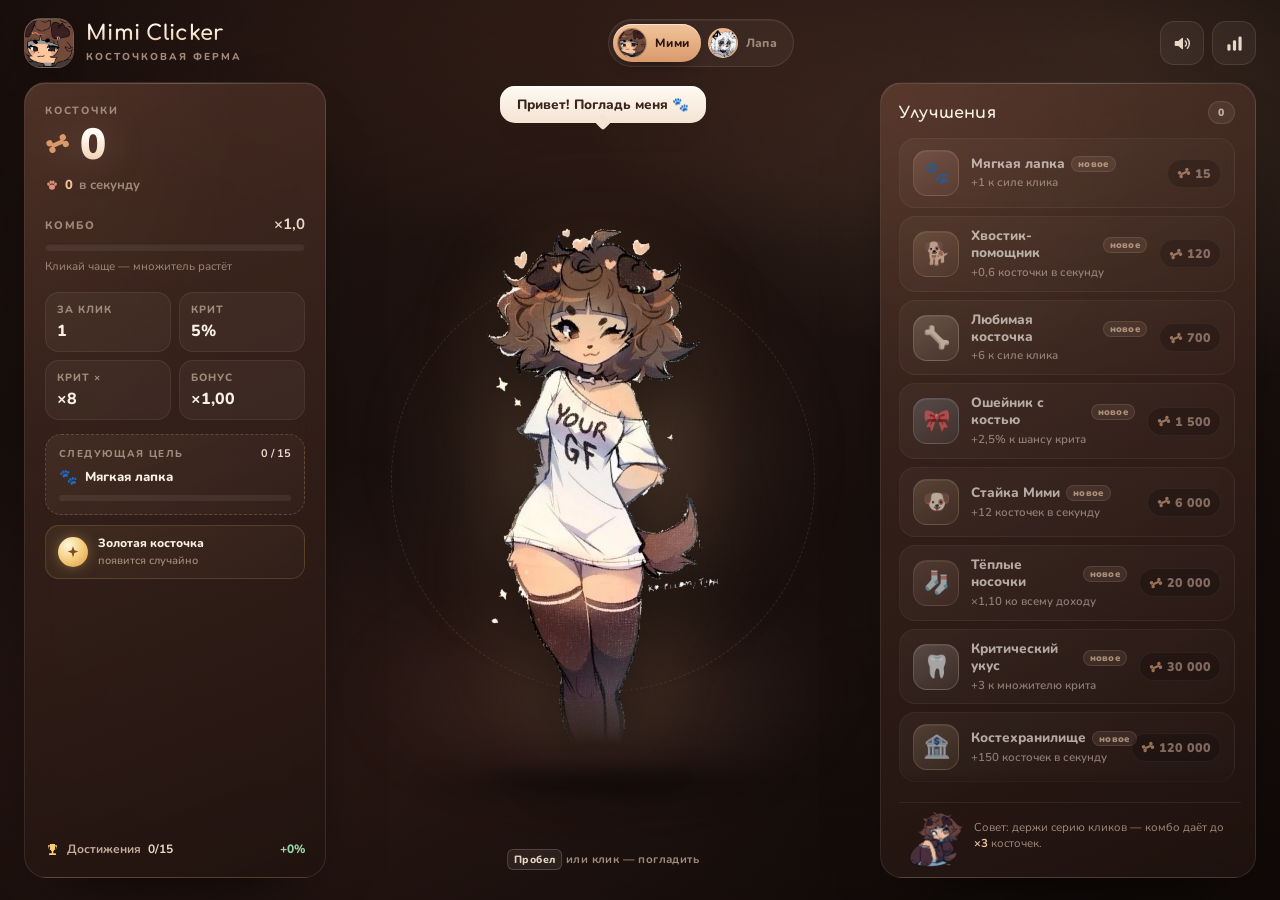
==== commit a19a82c7: "Add files via upload" ====
--- a/index.html
+++ b/index.html
@@ -1,13 +1,13 @@
 <!DOCTYPE html>
-<html lang="ru">
+<html lang="ru" data-theme="mimi">
 <head>
 <meta charset="utf-8">
 <meta name="viewport" content="width=device-width, initial-scale=1, viewport-fit=cover">
 <title>Mimi Clicker — косточковая ферма</title>
-<meta name="description" content="Милый кликер про Мими: гладь её, собирай косточки и открывай улучшения.">
+<meta name="description" content="Милый кликер с двумя персонажами: гладь, собирай косточки и открывай улучшения.">
 <meta name="theme-color" content="#1a100d">
 <meta name="color-scheme" content="dark">
-<link rel="icon" href="assets/favicon.png" type="image/png">
+<link rel="icon" id="favicon" href="assets/favicon.png" type="image/png">
 <link rel="preload" as="image" href="assets/mimi-hero.webp">
 <link rel="stylesheet" href="fonts.css">
 <link rel="stylesheet" href="style.css">
@@ -72,17 +72,28 @@
   </symbol>
 </svg>
 
-<div class="app">
+<div class="app" id="app">
 
   <header class="topbar">
     <div class="brand">
       <span class="brand__badge">
-        <img src="assets/mimi-bust.webp" alt="" width="96" height="96" decoding="async">
+        <img id="brand-face" src="assets/mimi-face.webp" alt="" width="96" height="96" decoding="async">
       </span>
       <div class="brand__text">
-        <h1>Mimi Clicker</h1>
-        <p>косточковая ферма</p>
-      </div>
+        <h1 id="brand-name">Mimi Clicker</h1>
+        <p id="brand-tagline">косточковая ферма</p>
+      </div>
+    </div>
+
+    <div class="profiles" id="profiles" role="tablist" aria-label="Персонажи">
+      <button class="profile is-active" type="button" role="tab" data-char="mimi" aria-selected="true" aria-controls="stage" title="Мими — косточковая ферма">
+        <span class="profile__pic"><img src="assets/mimi-face.webp" alt="" width="64" height="64" decoding="async"></span>
+        <span class="profile__meta">Мими</span>
+      </button>
+      <button class="profile" type="button" role="tab" data-char="lapa" aria-selected="false" aria-controls="stage" title="Лапа — дворовая банда">
+        <span class="profile__pic"><img src="assets/lapa-face.webp" alt="" width="64" height="64" decoding="async"></span>
+        <span class="profile__meta">Лапа</span>
+      </button>
     </div>
 
     <div class="topbar__actions">
@@ -162,7 +173,7 @@
       </div>
     </section>
 
-    <section class="stage" id="stage" aria-label="Мими">
+    <section class="stage" id="stage" aria-label="Сцена с Мими">
       <div class="deco" aria-hidden="true">
         <svg class="deco__item" style="--x:9%;--dur:22s;--delay:-3s;--size:20px"><use href="#i-heart"/></svg>
         <svg class="deco__item" style="--x:21%;--dur:27s;--delay:-14s;--size:14px"><use href="#i-bone"/></svg>
@@ -175,9 +186,9 @@
       <div class="stage__orbit" aria-hidden="true"></div>
       <div class="stage__floor" aria-hidden="true"></div>
 
-      <button class="mimi" id="mimi-btn" type="button" aria-label="Погладить Мими и получить косточку">
-        <span class="mimi__bob">
-          <img class="mimi__img" id="mimi-img" src="assets/mimi-hero.webp" width="458" height="1000"
+      <button class="hero" id="hero-btn" type="button" aria-label="Погладить Мими и получить косточку">
+        <span class="hero__bob">
+          <img class="hero__img" id="hero-img" src="assets/mimi-hero.webp" width="458" height="1000"
                alt="Мими — милая собачка-девочка с шоколадными волосами в белой футболке" draggable="false">
         </span>
       </button>
@@ -192,7 +203,7 @@
 
       <p class="stage__hint">
         <span class="hint--desktop"><kbd>Пробел</kbd> или клик — погладить</span>
-        <span class="hint--touch">Тапни по Мими, чтобы погладить</span>
+        <span class="hint--touch">Тапни по <b id="hint-name">Мими</b>, чтобы погладить</span>
       </p>
     </section>
 
@@ -203,8 +214,8 @@
       </div>
       <div class="shop__list" id="shop-list"></div>
       <div class="shop__tip">
-        <img src="assets/mimi-chibi.webp" alt="" width="64" height="65" loading="lazy" decoding="async">
-        <p>Совет: держи серию кликов — комбо даёт до <b>×3</b> косточек.</p>
+        <img id="shop-tip-img" src="assets/mimi-chibi.webp" alt="" width="64" height="65" loading="lazy" decoding="async">
+        <p id="shop-tip-text">Совет: держи серию кликов — комбо даёт до <b>×3</b> косточек.</p>
       </div>
     </section>
 
--- a/style.css
+++ b/style.css
@@ -3,13 +3,18 @@
    ============================================================ */
 
 :root {
+  --radius: 22px;
+  --shadow: 0 30px 60px -40px #000;
+  --font-display: 'Comfortaa', 'Nunito', 'Segoe UI', system-ui, sans-serif;
+  --font-body: 'Nunito', 'Segoe UI', system-ui, sans-serif;
+  --ease-pop: cubic-bezier(.2, 1.3, .4, 1);
+  --line: rgb(var(--ink-rgb) / .10);
+  --line-strong: rgb(var(--ink-rgb) / .18);
+}
+
+/* chocolate & caramel */
+[data-theme="mimi"] {
   --bg: #160e0c;
-  --bg-2: #1d1210;
-  --choc-900: #2a1814;
-  --choc-800: #33201b;
-  --choc-700: #4a2f27;
-  --line: rgba(248, 236, 224, .10);
-  --line-strong: rgba(248, 236, 224, .18);
   --cream: #f8efe4;
   --cream-2: #e9d8c8;
   --dim: #c4ac9c;
@@ -21,11 +26,76 @@
   --blue: #aacbe0;
   --gold: #f5cd7a;
   --good: #9ad4a9;
-  --radius: 22px;
-  --shadow: 0 30px 60px -40px #000;
-  --font-display: 'Comfortaa', 'Nunito', 'Segoe UI', system-ui, sans-serif;
-  --font-body: 'Nunito', 'Segoe UI', system-ui, sans-serif;
-  --ease-pop: cubic-bezier(.2, 1.3, .4, 1);
+  --on-accent: #2a1712;
+  --ink-rgb: 248 236 224;
+  --accent-rgb: 242 196 154;
+  --accent-2-rgb: 217 154 108;
+  --rose-rgb: 224 145 124;
+  --blue-rgb: 170 203 224;
+  --panel-a: rgba(93, 59, 48, .6);
+  --panel-b: rgba(32, 19, 15, .9);
+  --badge-a: rgba(242, 196, 154, .35);
+  --badge-b: rgba(60, 36, 29, .9);
+  --toast-a: rgba(66, 41, 34, .97);
+  --toast-b: rgba(33, 20, 17, .97);
+  --modal-a: rgba(84, 54, 44, .92);
+  --modal-b: rgba(28, 17, 14, .98);
+  --brand-a: #fff8ee;
+  --brand-b: #e7bf9c;
+  --score-a: #fffaf2;
+  --score-b: #ecc49f;
+  --bg-grad:
+    radial-gradient(110% 80% at 50% -18%, #4a2c22 0%, transparent 58%),
+    radial-gradient(70% 60% at 88% 6%, rgb(var(--accent-rgb) / .2) 0%, transparent 62%),
+    radial-gradient(90% 85% at 8% 102%, rgba(133, 74, 58, .36) 0%, transparent 64%),
+    linear-gradient(180deg, #22140f 0%, #170e0c 58%, #1a100d 100%);
+  --blob-1: var(--blob-1);
+  --blob-2: var(--blob-2);
+  --blob-3: var(--blob-3);
+  --vignette: radial-gradient(90% 70% at 50% 45%, transparent 40%, rgba(8, 4, 3, .68) 100%);
+}
+
+/* graphite & blush */
+[data-theme="lapa"] {
+  --bg: #0a0a0c;
+  --cream: #f4f4f7;
+  --cream-2: #d8d8df;
+  --dim: #a9a9b4;
+  --dim-2: #82828d;
+  --caramel: #c6c6d0;
+  --caramel-hi: #f2f2f6;
+  --rose: #d98c9c;
+  --bone: #f2f2f6;
+  --blue: #aab6c9;
+  --gold: #e8c98a;
+  --good: #a9d4b4;
+  --on-accent: #16161a;
+  --ink-rgb: 244 244 247;
+  --accent-rgb: 235 235 245;
+  --accent-2-rgb: 175 175 190;
+  --rose-rgb: 217 140 156;
+  --blue-rgb: 170 182 201;
+  --panel-a: rgba(58, 58, 68, .55);
+  --panel-b: rgba(12, 12, 15, .92);
+  --badge-a: rgba(235, 235, 245, .26);
+  --badge-b: rgba(20, 20, 24, .95);
+  --toast-a: rgba(30, 30, 36, .98);
+  --toast-b: rgba(12, 12, 15, .98);
+  --modal-a: rgba(52, 52, 60, .95);
+  --modal-b: rgba(10, 10, 13, .99);
+  --brand-a: #ffffff;
+  --brand-b: #c9c9d2;
+  --score-a: #ffffff;
+  --score-b: #c6c6d0;
+  --bg-grad:
+    radial-gradient(110% 80% at 50% -18%, #3a3a45 0%, transparent 58%),
+    radial-gradient(70% 60% at 88% 6%, rgb(var(--accent-rgb) / .14) 0%, transparent 62%),
+    radial-gradient(90% 85% at 8% 102%, rgba(46, 46, 56, .62) 0%, transparent 64%),
+    linear-gradient(180deg, #141418 0%, #0a0a0c 58%, #0d0d10 100%);
+  --blob-1: radial-gradient(circle at 40% 40%, rgb(var(--accent-rgb) / .3), transparent 68%);
+  --blob-2: radial-gradient(circle at 50% 50%, rgb(var(--rose-rgb) / .22), transparent 68%);
+  --blob-3: radial-gradient(circle at 50% 50%, rgb(var(--blue-rgb) / .16), transparent 68%);
+  --vignette: radial-gradient(90% 70% at 50% 45%, transparent 40%, rgba(0, 0, 0, .72) 100%);
 }
 
 *,
@@ -75,11 +145,7 @@
   z-index: 0;
   overflow: hidden;
   pointer-events: none;
-  background:
-    radial-gradient(110% 80% at 50% -18%, #4a2c22 0%, transparent 58%),
-    radial-gradient(70% 60% at 88% 6%, rgba(242, 196, 154, .2) 0%, transparent 62%),
-    radial-gradient(90% 85% at 8% 102%, rgba(133, 74, 58, .36) 0%, transparent 64%),
-    linear-gradient(180deg, #22140f 0%, #170e0c 58%, #1a100d 100%);
+  background: var(--bg-grad);
 }
 
 .bg__blob {
@@ -93,28 +159,28 @@
 .bg__blob--1 {
   width: 46vw; height: 46vw;
   top: -14vw; left: -10vw;
-  background: radial-gradient(circle at 40% 40%, rgba(242, 196, 154, .5), transparent 68%);
+  background: var(--blob-1);
   animation: drift1 26s ease-in-out infinite;
 }
 
 .bg__blob--2 {
   width: 38vw; height: 38vw;
   bottom: -12vw; right: -8vw;
-  background: radial-gradient(circle at 50% 50%, rgba(224, 145, 124, .42), transparent 68%);
+  background: var(--blob-2);
   animation: drift2 32s ease-in-out infinite;
 }
 
 .bg__blob--3 {
   width: 32vw; height: 32vw;
   top: 34%; left: 44%;
-  background: radial-gradient(circle at 50% 50%, rgba(170, 203, 224, .2), transparent 68%);
+  background: var(--blob-3);
   animation: drift3 38s ease-in-out infinite;
 }
 
 .bg__vignette {
   position: absolute;
   inset: 0;
-  background: radial-gradient(90% 70% at 50% 45%, transparent 40%, rgba(8, 4, 3, .68) 100%);
+  background: var(--vignette);
 }
 
 .bg__grain {
@@ -151,14 +217,71 @@
 }
 
 .topbar {
-  display: flex;
-  align-items: center;
-  justify-content: space-between;
-  gap: 16px;
+  display: grid;
+  grid-template-columns: auto minmax(0, 1fr) auto;
+  align-items: center;
+  gap: 14px;
   padding: 18px 24px 14px;
 }
 
 .brand { display: flex; align-items: center; gap: 12px; min-width: 0; }
+
+/* ---------------- character profiles ---------------- */
+
+.profiles {
+  justify-self: center;
+  display: flex;
+  align-items: center;
+  gap: 3px;
+  padding: 4px;
+  border-radius: 999px;
+  border: 1px solid var(--line);
+  background: rgb(var(--ink-rgb) / .05);
+  backdrop-filter: blur(12px);
+  -webkit-backdrop-filter: blur(12px);
+  box-shadow: inset 0 1px 0 rgba(255, 255, 255, .05);
+}
+
+.profile {
+  display: inline-flex;
+  align-items: center;
+  gap: 8px;
+  padding: 4px 12px 4px 4px;
+  border: 0;
+  border-radius: 999px;
+  background: transparent;
+  color: var(--dim-2);
+  font-size: 12px;
+  font-weight: 800;
+  letter-spacing: .2px;
+  white-space: nowrap;
+  cursor: pointer;
+  transition: background .22s, box-shadow .22s, transform .18s var(--ease-pop);
+  -webkit-tap-highlight-color: transparent;
+}
+
+.profile:hover { color: var(--cream); }
+.profile:active { transform: scale(.97); }
+
+.profile__pic {
+  width: 30px;
+  height: 30px;
+  flex: none;
+  border-radius: 50%;
+  overflow: hidden;
+  border: 1px solid var(--line-strong);
+  background: radial-gradient(circle at 35% 25%, var(--caramel-hi), var(--caramel));
+}
+
+.profile__pic img { width: 100%; height: 100%; display: block; object-fit: cover; }
+
+.profile.is-active {
+  color: var(--on-accent);
+  background: linear-gradient(180deg, var(--caramel-hi), var(--caramel));
+  box-shadow: 0 8px 18px -12px #000, inset 0 1px 0 rgba(255, 255, 255, .55);
+}
+
+.profile.is-active .profile__pic { border-color: rgba(0, 0, 0, .2); }
 
 .brand__badge {
   width: 50px;
@@ -167,7 +290,7 @@
   display: grid;
   place-items: center;
   overflow: hidden;
-  background: radial-gradient(circle at 30% 20%, rgba(242, 196, 154, .35), rgba(60, 36, 29, .9));
+  background: radial-gradient(circle at 30% 20%, var(--badge-a), var(--badge-b));
   border: 1px solid var(--line-strong);
   box-shadow: inset 0 1px 0 rgba(255, 255, 255, .12), 0 10px 24px -16px #000;
 }
@@ -187,7 +310,7 @@
   font-size: 21px;
   line-height: 1.1;
   letter-spacing: .3px;
-  background: linear-gradient(180deg, #fff8ee 20%, #e7bf9c 100%);
+  background: linear-gradient(180deg, var(--brand-a) 20%, var(--brand-b) 100%);
   -webkit-background-clip: text;
   background-clip: text;
   color: transparent;
@@ -202,7 +325,7 @@
   color: var(--dim-2);
 }
 
-.topbar__actions { display: flex; gap: 8px; }
+.topbar__actions { display: flex; gap: 8px; justify-self: end; }
 
 .icon-btn {
   width: 44px;
@@ -211,7 +334,7 @@
   place-items: center;
   border-radius: 14px;
   border: 1px solid var(--line);
-  background: rgba(248, 236, 224, .055);
+  background: rgb(var(--ink-rgb) / .055);
   color: var(--cream-2);
   font-size: 19px;
   cursor: pointer;
@@ -220,7 +343,7 @@
 
 .icon-btn:hover {
   transform: translateY(-2px);
-  background: rgba(248, 236, 224, .1);
+  background: rgb(var(--ink-rgb) / .1);
   color: var(--cream);
   border-color: var(--line-strong);
 }
@@ -228,6 +351,22 @@
 .icon-btn:active { transform: translateY(0) scale(.96); }
 
 .icon-btn.is-off { color: var(--dim-2); }
+
+/* monochrome icons for the graphite theme */
+[data-theme="lapa"] .card__icon,
+[data-theme="lapa"] .ach__icon,
+[data-theme="lapa"] .toast__icon { filter: grayscale(1) contrast(1.06); }
+
+[data-theme="lapa"] .ach.is-unlocked .ach__icon {
+  filter: grayscale(1) contrast(1.06);
+  background: rgb(var(--ink-rgb) / .16);
+}
+
+[data-theme="lapa"] .profile__pic img { filter: contrast(1.03); }
+
+[data-theme="lapa"] .stage__halo {
+  background: radial-gradient(circle at 50% 45%, rgb(var(--accent-rgb) / .34), rgb(var(--accent-2-rgb) / .08) 38%, transparent 58%);
+}
 
 /* ---------------- layout ---------------- */
 
@@ -250,8 +389,8 @@
   border-radius: var(--radius);
   border: 1px solid var(--line);
   background:
-    linear-gradient(158deg, rgba(93, 59, 48, .6), rgba(32, 19, 15, .9)),
-    radial-gradient(120% 80% at 0% 0%, rgba(217, 154, 108, .16), transparent 60%);
+    linear-gradient(158deg, var(--panel-a), var(--panel-b)),
+    radial-gradient(120% 80% at 0% 0%, rgb(var(--accent-2-rgb) / .16), transparent 60%);
   box-shadow: inset 0 1px 0 rgba(255, 255, 255, .07), 0 34px 70px -42px #000;
   backdrop-filter: blur(16px) saturate(1.12);
   -webkit-backdrop-filter: blur(16px) saturate(1.12);
@@ -300,11 +439,11 @@
   line-height: 1.05;
   letter-spacing: -.6px;
   font-variant-numeric: tabular-nums;
-  background: linear-gradient(180deg, #fffaf2 30%, #ecc49f 100%);
+  background: linear-gradient(180deg, var(--score-a) 30%, var(--score-b) 100%);
   -webkit-background-clip: text;
   background-clip: text;
   color: transparent;
-  filter: drop-shadow(0 2px 18px rgba(242, 196, 154, .25));
+  filter: drop-shadow(0 2px 18px rgb(var(--accent-rgb) / .25));
 }
 
 .score__icon {
@@ -357,7 +496,7 @@
   height: 8px;
   margin-top: 9px;
   border-radius: 99px;
-  background: rgba(248, 236, 224, .07);
+  background: rgb(var(--ink-rgb) / .07);
   overflow: hidden;
   box-shadow: inset 0 1px 2px rgba(0, 0, 0, .4);
 }
@@ -368,7 +507,7 @@
   width: 0%;
   border-radius: 99px;
   background: linear-gradient(90deg, var(--caramel), var(--rose) 55%, var(--gold));
-  box-shadow: 0 0 14px rgba(242, 196, 154, .5);
+  box-shadow: 0 0 14px rgb(var(--accent-rgb) / .5);
   transition: width .1s linear;
 }
 
@@ -392,8 +531,8 @@
 .mini {
   padding: 9px 11px;
   border-radius: 14px;
-  border: 1px solid rgba(248, 236, 224, .07);
-  background: rgba(248, 236, 224, .045);
+  border: 1px solid rgb(var(--ink-rgb) / .07);
+  background: rgb(var(--ink-rgb) / .045);
 }
 
 .mini span {
@@ -418,8 +557,8 @@
   margin-top: 14px;
   padding: 11px 13px 13px;
   border-radius: 16px;
-  border: 1px dashed rgba(242, 196, 154, .22);
-  background: linear-gradient(150deg, rgba(242, 196, 154, .08), rgba(248, 236, 224, .02));
+  border: 1px dashed rgb(var(--accent-rgb) / .22);
+  background: linear-gradient(150deg, rgb(var(--accent-rgb) / .08), rgb(var(--ink-rgb) / .02));
   transition: border-color .3s, background .3s, box-shadow .3s;
 }
 
@@ -463,7 +602,7 @@
   height: 6px;
   margin-top: 9px;
   border-radius: 99px;
-  background: rgba(248, 236, 224, .07);
+  background: rgb(var(--ink-rgb) / .07);
   overflow: hidden;
 }
 
@@ -479,7 +618,7 @@
 .goal.is-ready {
   border-color: rgba(154, 212, 169, .5);
   border-style: solid;
-  background: linear-gradient(150deg, rgba(154, 212, 169, .14), rgba(248, 236, 224, .02));
+  background: linear-gradient(150deg, rgba(154, 212, 169, .14), rgb(var(--ink-rgb) / .02));
   box-shadow: 0 0 0 1px rgba(154, 212, 169, .12), 0 0 22px -6px rgba(154, 212, 169, .35);
 }
 
@@ -494,7 +633,7 @@
   padding: 10px 12px;
   border-radius: 14px;
   border: 1px solid rgba(245, 205, 122, .16);
-  background: linear-gradient(150deg, rgba(245, 205, 122, .08), rgba(248, 236, 224, .02));
+  background: linear-gradient(150deg, rgba(245, 205, 122, .08), rgb(var(--ink-rgb) / .02));
   transition: border-color .3s, box-shadow .3s;
 }
 
@@ -548,7 +687,7 @@
   padding: 10px 13px;
   border-radius: 14px;
   border: 1px solid rgba(245, 205, 122, .45);
-  background: linear-gradient(120deg, rgba(245, 205, 122, .24), rgba(217, 154, 108, .16));
+  background: linear-gradient(120deg, rgba(245, 205, 122, .24), rgb(var(--accent-2-rgb) / .16));
   color: #ffe9bd;
   font-size: 12.5px;
   font-weight: 800;
@@ -593,7 +732,10 @@
   min-height: 0;
   padding: 46px 16px 34px;
   isolation: isolate;
-}
+  transition: opacity .19s ease;
+}
+
+.stage.is-switching { opacity: 0; }
 
 .stage::before {
   content: "";
@@ -602,7 +744,7 @@
   height: 210px;
   bottom: 10%;
   border-radius: 50%;
-  background: radial-gradient(ellipse at 50% 50%, rgba(242, 196, 154, .17), rgba(224, 145, 124, .05) 50%, transparent 72%);
+  background: radial-gradient(ellipse at 50% 50%, rgb(var(--accent-rgb) / .17), rgb(var(--rose-rgb) / .05) 50%, transparent 72%);
   filter: blur(32px);
   pointer-events: none;
   z-index: 0;
@@ -613,7 +755,7 @@
   width: min(700px, 100%);
   aspect-ratio: 1;
   border-radius: 50%;
-  background: radial-gradient(circle at 50% 45%, rgba(242, 196, 154, .26), rgba(217, 154, 108, .05) 38%, transparent 58%);
+  background: radial-gradient(circle at 50% 45%, rgb(var(--accent-rgb) / .26), rgb(var(--accent-2-rgb) / .05) 38%, transparent 58%);
   filter: blur(26px);
   animation: haloPulse 7s ease-in-out infinite;
   transition: opacity .6s;
@@ -634,12 +776,12 @@
   bottom: -60px;
   width: var(--size);
   height: var(--size);
-  color: rgba(242, 196, 154, .22);
+  color: rgb(var(--accent-rgb) / .22);
   animation: rise var(--dur) linear infinite;
   animation-delay: var(--delay);
 }
 
-.deco__item:nth-child(2n) { color: rgba(224, 145, 124, .2); }
+.deco__item:nth-child(2n) { color: rgb(var(--rose-rgb) / .2); }
 
 @keyframes rise {
   0% { transform: translateY(0) rotate(-8deg); opacity: 0; }
@@ -653,7 +795,7 @@
   width: min(560px, 82%);
   aspect-ratio: 1;
   border-radius: 50%;
-  border: 1px dashed rgba(242, 196, 154, .13);
+  border: 1px dashed rgb(var(--accent-rgb) / .13);
   animation: spin 54s linear infinite;
   z-index: 0;
 }
@@ -668,7 +810,7 @@
   margin-left: -3.5px;
   border-radius: 50%;
   background: var(--caramel-hi);
-  box-shadow: 0 0 12px 2px rgba(242, 196, 154, .7);
+  box-shadow: 0 0 12px 2px rgb(var(--accent-rgb) / .7);
 }
 
 .stage__floor {
@@ -689,7 +831,7 @@
 
 @keyframes spin { to { transform: rotate(360deg); } }
 
-.mimi {
+.hero {
   position: relative;
   z-index: 3;
   display: block;
@@ -701,21 +843,21 @@
   -webkit-tap-highlight-color: transparent;
   border-radius: 34px;
   transition: filter .25s;
-  filter: drop-shadow(0 26px 32px rgba(0, 0, 0, .55)) drop-shadow(0 0 40px rgba(217, 154, 108, .16));
-}
-
-.mimi:hover {
-  filter: drop-shadow(0 30px 34px rgba(0, 0, 0, .55)) drop-shadow(0 0 52px rgba(242, 196, 154, .3));
-}
-
-.mimi__bob {
+  filter: drop-shadow(0 26px 32px rgba(0, 0, 0, .55)) drop-shadow(0 0 40px rgb(var(--accent-2-rgb) / .16));
+}
+
+.hero:hover {
+  filter: drop-shadow(0 30px 34px rgba(0, 0, 0, .55)) drop-shadow(0 0 52px rgb(var(--accent-rgb) / .3));
+}
+
+.hero__bob {
   display: block;
   transform-origin: 50% 100%;
   animation: bob 5.2s ease-in-out infinite;
   will-change: transform;
 }
 
-.mimi__img {
+.hero__img {
   display: block;
   height: clamp(300px, 58vh, 600px);
   width: auto;
@@ -735,18 +877,18 @@
 }
 
 .stage.is-hot .stage__halo {
-  background: radial-gradient(circle at 50% 45%, rgba(242, 196, 154, .38), rgba(224, 145, 124, .14) 45%, transparent 68%);
+  background: radial-gradient(circle at 50% 45%, rgb(var(--accent-rgb) / .38), rgb(var(--rose-rgb) / .14) 45%, transparent 68%);
 }
 
 .stage.is-blazing .stage__halo {
-  background: radial-gradient(circle at 50% 45%, rgba(245, 205, 122, .46), rgba(224, 145, 124, .2) 45%, transparent 70%);
+  background: radial-gradient(circle at 50% 45%, rgba(245, 205, 122, .46), rgb(var(--rose-rgb) / .2) 45%, transparent 70%);
 }
 
 .stage.is-blazing .stage__orbit { border-color: rgba(245, 205, 122, .4); }
 
 .stage.is-frenzy .stage__halo {
   animation-duration: 1.6s;
-  background: radial-gradient(circle at 50% 45%, rgba(245, 205, 122, .55), rgba(224, 145, 124, .22) 45%, transparent 70%);
+  background: radial-gradient(circle at 50% 45%, rgba(245, 205, 122, .55), rgb(var(--rose-rgb) / .22) 45%, transparent 70%);
 }
 
 .stage.is-shaking { animation: shake .3s cubic-bezier(.36, .07, .19, .97); }
@@ -859,7 +1001,7 @@
   font-size: clamp(18px, 2.2vw, 25px);
   font-weight: 900;
   color: #fff5e3;
-  text-shadow: 0 2px 10px rgba(0, 0, 0, .55), 0 0 18px rgba(242, 196, 154, .35);
+  text-shadow: 0 2px 10px rgba(0, 0, 0, .55), 0 0 18px rgb(var(--accent-rgb) / .35);
   white-space: nowrap;
   animation: floatUp .92s cubic-bezier(.18, .7, .3, 1) forwards;
 }
@@ -918,7 +1060,7 @@
 .ring {
   width: 26px;
   height: 26px;
-  border: 2px solid rgba(242, 196, 154, .65);
+  border: 2px solid rgb(var(--accent-rgb) / .65);
   border-radius: 50%;
   animation: ringOut .68s ease-out forwards;
 }
@@ -950,8 +1092,8 @@
   min-width: 20px;
   padding: 2px 6px;
   border-radius: 6px;
-  border: 1px solid rgba(248, 236, 224, .18);
-  background: rgba(248, 236, 224, .07);
+  border: 1px solid rgb(var(--ink-rgb) / .18);
+  background: rgb(var(--ink-rgb) / .07);
   color: var(--cream-2);
   font-family: inherit;
   font-size: 10.5px;
@@ -1005,14 +1147,14 @@
   font-size: 10.5px;
   font-weight: 900;
   letter-spacing: .06em;
-  color: #2a1712;
+  color: var(--on-accent);
   background: linear-gradient(180deg, var(--caramel-hi), var(--caramel));
   transition: background .3s, color .3s;
 }
 
 .shop__badge.is-empty {
   color: var(--dim);
-  background: rgba(248, 236, 224, .07);
+  background: rgb(var(--ink-rgb) / .07);
   border: 1px solid var(--line);
 }
 
@@ -1027,7 +1169,7 @@
   overflow-y: auto;
   overscroll-behavior: contain;
   scrollbar-width: thin;
-  scrollbar-color: rgba(242, 196, 154, .32) transparent;
+  scrollbar-color: rgb(var(--accent-rgb) / .32) transparent;
   -webkit-mask-image: linear-gradient(180deg, #000 calc(100% - 22px), transparent 100%);
   mask-image: linear-gradient(180deg, #000 calc(100% - 22px), transparent 100%);
 }
@@ -1036,9 +1178,9 @@
 .shop__list::-webkit-scrollbar-track { background: transparent; }
 .shop__list::-webkit-scrollbar-thumb {
   border-radius: 99px;
-  background: rgba(242, 196, 154, .26);
-}
-.shop__list::-webkit-scrollbar-thumb:hover { background: rgba(242, 196, 154, .45); }
+  background: rgb(var(--accent-rgb) / .26);
+}
+.shop__list::-webkit-scrollbar-thumb:hover { background: rgb(var(--accent-rgb) / .45); }
 
 .card {
   display: grid;
@@ -1048,8 +1190,8 @@
   width: 100%;
   padding: 11px 13px;
   border-radius: 16px;
-  border: 1px solid rgba(248, 236, 224, .08);
-  background: linear-gradient(150deg, rgba(248, 236, 224, .065), rgba(248, 236, 224, .02));
+  border: 1px solid rgb(var(--ink-rgb) / .08);
+  background: linear-gradient(150deg, rgb(var(--ink-rgb) / .065), rgb(var(--ink-rgb) / .02));
   text-align: left;
   cursor: pointer;
   transition: transform .18s var(--ease-pop), border-color .22s, background .22s, box-shadow .22s, opacity .22s;
@@ -1058,31 +1200,31 @@
 
 .card:hover {
   transform: translateY(-2px);
-  border-color: rgba(242, 196, 154, .34);
+  border-color: rgb(var(--accent-rgb) / .34);
   box-shadow: 0 16px 26px -20px #000;
 }
 
 .card:active { transform: translateY(0) scale(.992); }
 
 .card.is-affordable {
-  border-color: rgba(242, 196, 154, .42);
-  background: linear-gradient(150deg, rgba(242, 196, 154, .16), rgba(217, 154, 108, .05));
+  border-color: rgb(var(--accent-rgb) / .42);
+  background: linear-gradient(150deg, rgb(var(--accent-rgb) / .16), rgb(var(--accent-2-rgb) / .05));
 }
 
 .card.is-affordable:hover {
-  border-color: rgba(242, 196, 154, .6);
-  box-shadow: 0 16px 30px -18px rgba(242, 196, 154, .35);
+  border-color: rgb(var(--accent-rgb) / .6);
+  box-shadow: 0 16px 30px -18px rgb(var(--accent-rgb) / .35);
 }
 
 .card.is-locked { cursor: not-allowed; opacity: .68; filter: saturate(.72); }
-.card.is-locked:hover { transform: none; border-color: rgba(248, 236, 224, .08); box-shadow: none; }
+.card.is-locked:hover { transform: none; border-color: rgb(var(--ink-rgb) / .08); box-shadow: none; }
 .card.is-maxed { opacity: .7; }
 
 .card.is-bought { animation: buyPop .5s var(--ease-pop); }
 
 @keyframes buyPop {
   0% { transform: scale(1); }
-  35% { transform: scale(1.035); box-shadow: 0 0 0 2px rgba(242, 196, 154, .5); }
+  35% { transform: scale(1.035); box-shadow: 0 0 0 2px rgb(var(--accent-rgb) / .5); }
   100% { transform: scale(1); }
 }
 
@@ -1103,7 +1245,7 @@
   border-radius: 14px;
   font-size: 22px;
   line-height: 1;
-  background: rgba(242, 196, 154, .12);
+  background: rgb(var(--accent-rgb) / .12);
   background: linear-gradient(150deg,
       color-mix(in srgb, var(--tint) 30%, transparent),
       color-mix(in srgb, var(--tint) 10%, transparent));
@@ -1131,8 +1273,8 @@
   font-weight: 900;
   letter-spacing: .3px;
   color: var(--caramel-hi);
-  background: rgba(242, 196, 154, .14);
-  border: 1px solid rgba(242, 196, 154, .2);
+  background: rgb(var(--accent-rgb) / .14);
+  border: 1px solid rgb(var(--accent-rgb) / .2);
 }
 
 .card__desc {
@@ -1155,18 +1297,18 @@
   font-variant-numeric: tabular-nums;
   color: var(--caramel-hi);
   background: rgba(0, 0, 0, .26);
-  border: 1px solid rgba(242, 196, 154, .16);
+  border: 1px solid rgb(var(--accent-rgb) / .16);
 }
 
 .card__cost .icon { width: 14px; height: 14px; color: var(--caramel); }
-.card.is-locked .card__cost { color: #b98f7d; border-color: rgba(248, 236, 224, .08); }
+.card.is-locked .card__cost { color: #b98f7d; border-color: rgb(var(--ink-rgb) / .08); }
 
 .shop__tip {
   display: flex;
   align-items: center;
   gap: 10px;
   padding: 8px 10px 4px;
-  border-top: 1px solid rgba(248, 236, 224, .07);
+  border-top: 1px solid rgb(var(--ink-rgb) / .07);
 }
 
 .shop__tip img {
@@ -1210,8 +1352,8 @@
   max-width: 340px;
   padding: 9px 13px;
   border-radius: 14px;
-  border: 1px solid rgba(242, 196, 154, .3);
-  background: linear-gradient(150deg, rgba(66, 41, 34, .97), rgba(33, 20, 17, .97));
+  border: 1px solid rgb(var(--accent-rgb) / .3);
+  background: linear-gradient(150deg, var(--toast-a), var(--toast-b));
   color: var(--cream);
   font-size: 12.5px;
   font-weight: 700;
@@ -1230,7 +1372,7 @@
   flex: none;
   border-radius: 9px;
   font-size: 13px;
-  background: rgba(242, 196, 154, .16);
+  background: rgb(var(--accent-rgb) / .16);
 }
 
 .toast b { color: var(--gold); }
@@ -1274,15 +1416,15 @@
   border-radius: 26px;
   border: 1px solid var(--line-strong);
   background:
-    linear-gradient(158deg, rgba(84, 54, 44, .92), rgba(28, 17, 14, .98)),
-    radial-gradient(120% 80% at 10% 0%, rgba(217, 154, 108, .18), transparent 60%);
+    linear-gradient(158deg, var(--modal-a), var(--modal-b)),
+    radial-gradient(120% 80% at 10% 0%, rgb(var(--accent-2-rgb) / .18), transparent 60%);
   box-shadow: 0 40px 80px -30px #000;
   animation: popIn .3s var(--ease-pop);
   overflow: hidden;
 }
 
 .modal__card:focus { outline: none; }
-.modal__card:focus-visible { outline: 2px solid rgba(242, 196, 154, .4); outline-offset: 4px; }
+.modal__card:focus-visible { outline: 2px solid rgb(var(--accent-rgb) / .4); outline-offset: 4px; }
 
 .modal__head {
   display: flex;
@@ -1307,13 +1449,13 @@
   overflow-y: auto;
   overscroll-behavior: contain;
   scrollbar-width: thin;
-  scrollbar-color: rgba(242, 196, 154, .32) transparent;
+  scrollbar-color: rgb(var(--accent-rgb) / .32) transparent;
 }
 
 .modal__body::-webkit-scrollbar { width: 8px; }
 .modal__body::-webkit-scrollbar-thumb {
   border-radius: 99px;
-  background: rgba(242, 196, 154, .28);
+  background: rgb(var(--accent-rgb) / .28);
 }
 
 .mstats {
@@ -1325,8 +1467,8 @@
 .mstat {
   padding: 11px 13px;
   border-radius: 14px;
-  border: 1px solid rgba(248, 236, 224, .08);
-  background: rgba(248, 236, 224, .045);
+  border: 1px solid rgb(var(--ink-rgb) / .08);
+  background: rgb(var(--ink-rgb) / .045);
 }
 
 .mstat span {
@@ -1374,16 +1516,16 @@
   gap: 10px;
   padding: 9px 11px;
   border-radius: 13px;
-  border: 1px solid rgba(248, 236, 224, .07);
-  background: rgba(248, 236, 224, .035);
+  border: 1px solid rgb(var(--ink-rgb) / .07);
+  background: rgb(var(--ink-rgb) / .035);
   opacity: .55;
   transition: opacity .25s, border-color .25s, background .25s;
 }
 
 .ach.is-unlocked {
   opacity: 1;
-  border-color: rgba(242, 196, 154, .36);
-  background: linear-gradient(150deg, rgba(242, 196, 154, .14), rgba(217, 154, 108, .04));
+  border-color: rgb(var(--accent-rgb) / .36);
+  background: linear-gradient(150deg, rgb(var(--accent-rgb) / .14), rgb(var(--accent-2-rgb) / .04));
 }
 
 .ach__icon {
@@ -1393,11 +1535,11 @@
   place-items: center;
   border-radius: 10px;
   font-size: 16px;
-  background: rgba(248, 236, 224, .07);
+  background: rgb(var(--ink-rgb) / .07);
   filter: grayscale(1);
 }
 
-.ach.is-unlocked .ach__icon { filter: none; background: rgba(242, 196, 154, .2); }
+.ach.is-unlocked .ach__icon { filter: none; background: rgb(var(--accent-rgb) / .2); }
 
 .ach__name {
   display: block;
@@ -1442,7 +1584,7 @@
   font-size: 13.5px;
   font-weight: 900;
   cursor: pointer;
-  color: #2a1712;
+  color: var(--on-accent);
   background: linear-gradient(180deg, var(--caramel-hi), var(--caramel));
   box-shadow: inset 0 1px 0 rgba(255, 255, 255, .45), 0 12px 24px -16px #000;
   transition: transform .16s var(--ease-pop), filter .2s;
@@ -1454,7 +1596,7 @@
 
 .btn--ghost {
   color: var(--cream);
-  background: rgba(248, 236, 224, .07);
+  background: rgb(var(--ink-rgb) / .07);
   border: 1px solid var(--line);
   box-shadow: none;
 }
@@ -1485,7 +1627,7 @@
   margin: 0;
   padding: 24px;
   text-align: center;
-  background: #1a100d;
+  background: var(--bg);
   color: var(--cream);
 }
 
@@ -1525,7 +1667,7 @@
   }
 
   .stage { min-height: 430px; padding: 42px 10px 30px; }
-  .mimi__img { height: clamp(280px, 46vh, 470px); }
+  .hero__img { height: clamp(280px, 46vh, 470px); }
   .shop { position: sticky; top: 10px; max-height: calc(100vh - 20px); max-height: calc(100dvh - 20px); }
 }
 
@@ -1564,7 +1706,7 @@
   .ach-progress { display: none; }
 
   .stage { min-height: 0; padding: 32px 8px 26px; }
-  .mimi__img { height: clamp(240px, 40vh, 360px); }
+  .hero__img { height: clamp(240px, 40vh, 360px); }
   .stage__orbit { width: min(430px, 96%); }
   .stage__halo { width: min(520px, 120%); }
   .speech { font-size: 12.5px; padding: 8px 14px; }
@@ -1593,6 +1735,21 @@
   .modal__body { padding: 14px 16px 18px; }
 }
 
+@media (max-width: 760px) {
+  .profile__meta { display: none; }
+  .profile { padding: 3px; }
+  .profiles { gap: 2px; padding: 3px; }
+}
+
+@media (max-width: 480px) {
+  .topbar { padding: 12px 12px 10px; gap: 8px; }
+  .brand { gap: 9px; }
+  .brand__text h1 { font-size: 17px; }
+  .brand__text p { display: none; }
+  .icon-btn { width: 36px; height: 36px; border-radius: 12px; }
+  .profile__pic { width: 28px; height: 28px; }
+}
+
 @media (max-width: 380px) {
   .minis { grid-template-columns: repeat(2, 1fr); }
   .card { grid-template-columns: 42px minmax(0, 1fr) auto; gap: 10px; }
